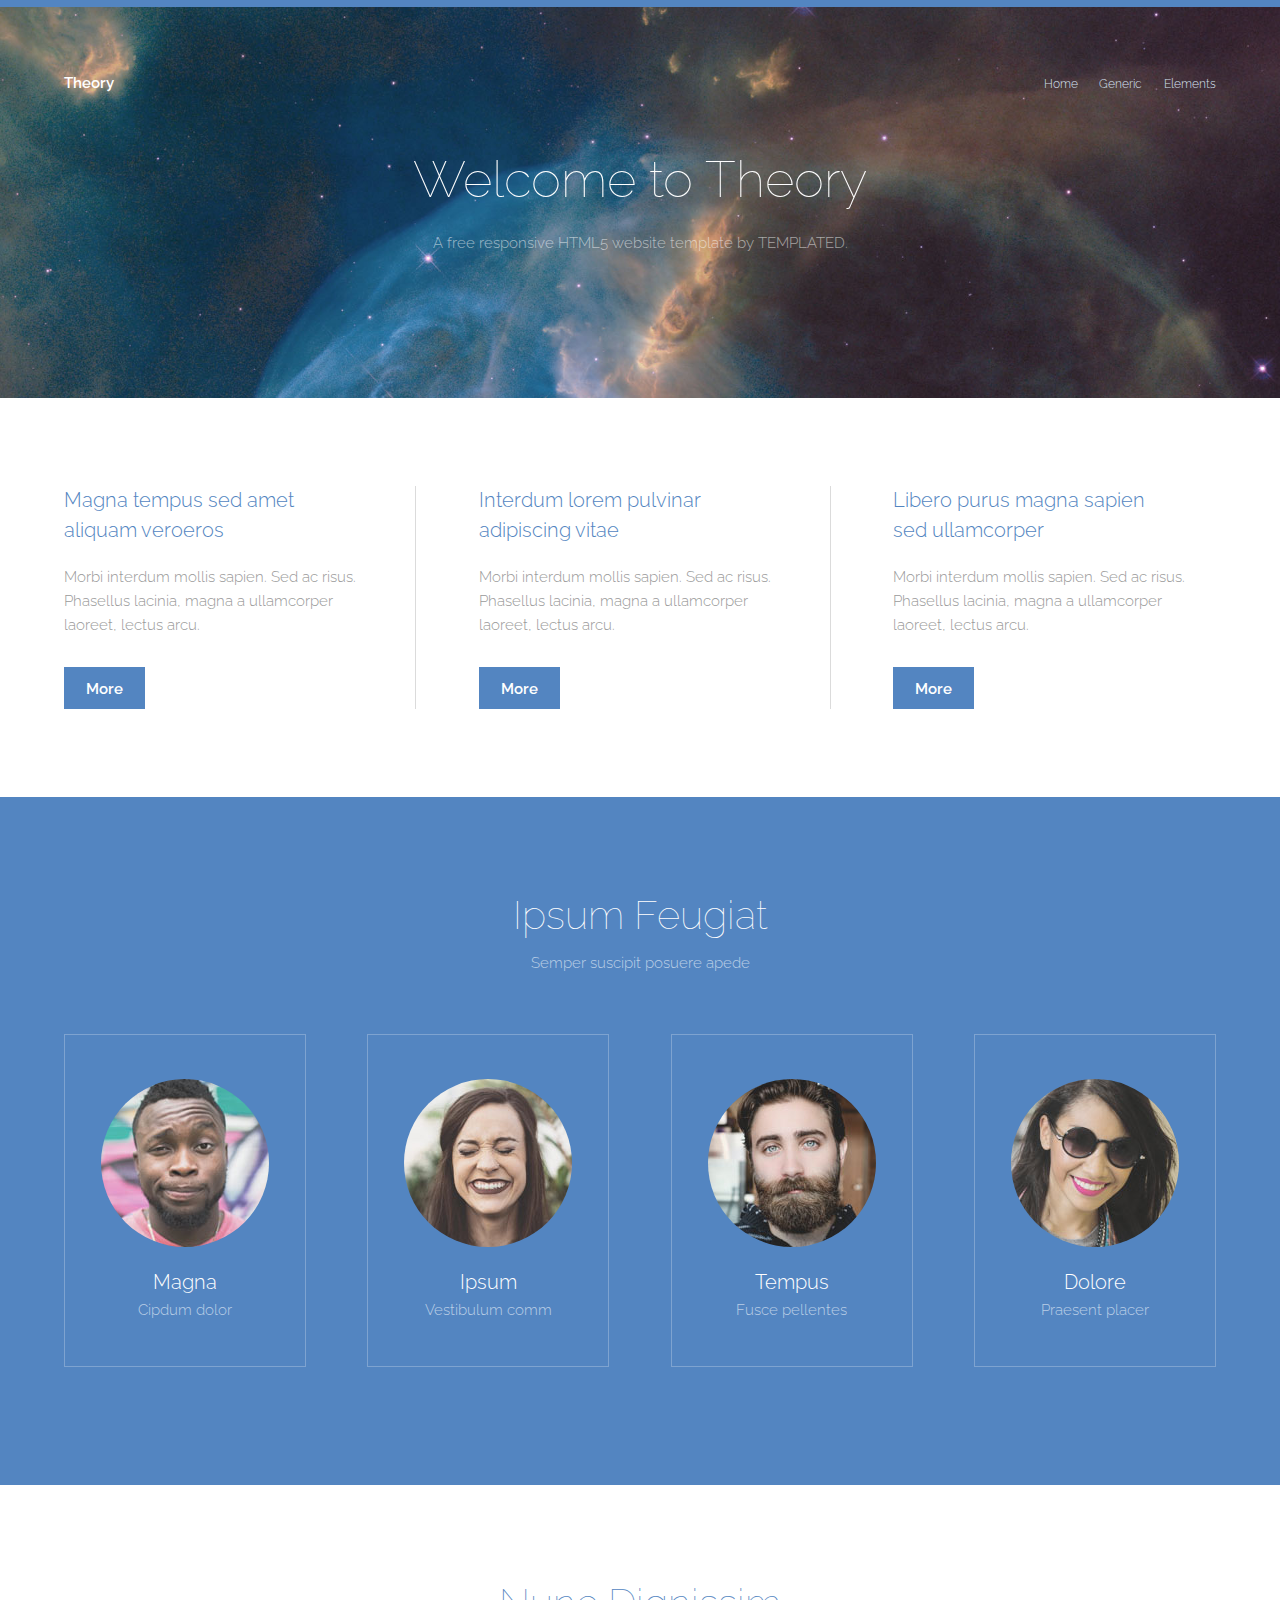
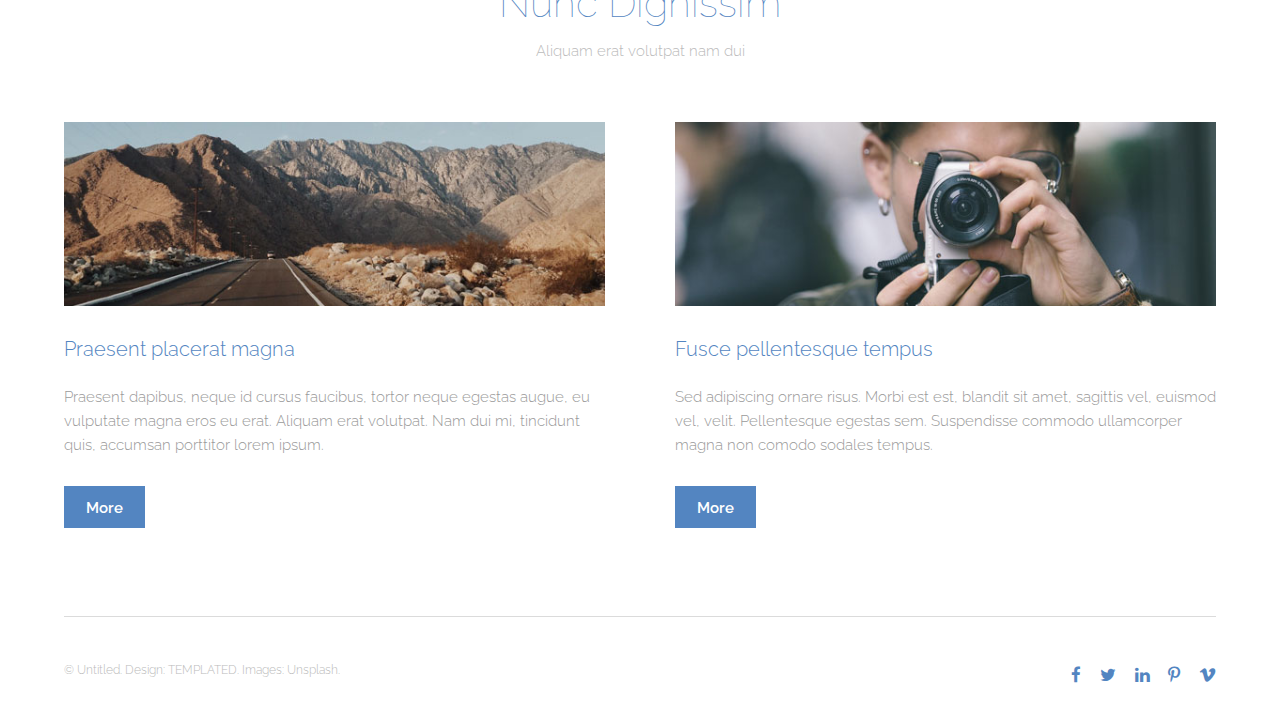
==== index.html @ 2120bfc8 "init" ====
<!DOCTYPE HTML>
<!--
	Theory by TEMPLATED
	templated.co @templatedco
	Released for free under the Creative Commons Attribution 3.0 license (templated.co/license)
-->
<html>
	<head>
		<title>Theory by TEMPLATED</title>
		<meta charset="utf-8" />
		<meta name="viewport" content="width=device-width, initial-scale=1" />
		<link rel="stylesheet" href="assets/css/main.css" />
	</head>
	<body>

		<!-- Header -->
			<header id="header">
				<div class="inner">
					<a href="index.html" class="logo">Theory</a>
					<nav id="nav">
						<a href="index.html">Home</a>
						<a href="generic.html">Generic</a>
						<a href="elements.html">Elements</a>
					</nav>
					<a href="#navPanel" class="navPanelToggle"><span class="fa fa-bars"></span></a>
				</div>
			</header>

		<!-- Banner -->
			<section id="banner">
				<h1>Welcome to Theory</h1>
				<p>A free responsive HTML5 website template by TEMPLATED.</p>
			</section>

		<!-- One -->
			<section id="one" class="wrapper">
				<div class="inner">
					<div class="flex flex-3">
						<article>
							<header>
								<h3>Magna tempus sed amet<br /> aliquam veroeros</h3>
							</header>
							<p>Morbi interdum mollis sapien. Sed ac risus. Phasellus lacinia, magna a ullamcorper laoreet, lectus arcu.</p>
							<footer>
								<a href="#" class="button special">More</a>
							</footer>
						</article>
						<article>
							<header>
								<h3>Interdum lorem pulvinar<br /> adipiscing vitae</h3>
							</header>
							<p>Morbi interdum mollis sapien. Sed ac risus. Phasellus lacinia, magna a ullamcorper laoreet, lectus arcu.</p>
							<footer>
								<a href="#" class="button special">More</a>
							</footer>
						</article>
						<article>
							<header>
								<h3>Libero purus magna sapien<br /> sed ullamcorper</h3>
							</header>
							<p>Morbi interdum mollis sapien. Sed ac risus. Phasellus lacinia, magna a ullamcorper laoreet, lectus arcu.</p>
							<footer>
								<a href="#" class="button special">More</a>
							</footer>
						</article>
					</div>
				</div>
			</section>

		<!-- Two -->
			<section id="two" class="wrapper style1 special">
				<div class="inner">
					<header>
						<h2>Ipsum Feugiat</h2>
						<p>Semper suscipit posuere apede</p>
					</header>
					<div class="flex flex-4">
						<div class="box person">
							<div class="image round">
								<img src="images/pic03.jpg" alt="Person 1" />
							</div>
							<h3>Magna</h3>
							<p>Cipdum dolor</p>
						</div>
						<div class="box person">
							<div class="image round">
								<img src="images/pic04.jpg" alt="Person 2" />
							</div>
							<h3>Ipsum</h3>
							<p>Vestibulum comm</p>
						</div>
						<div class="box person">
							<div class="image round">
								<img src="images/pic05.jpg" alt="Person 3" />
							</div>
							<h3>Tempus</h3>
							<p>Fusce pellentes</p>
						</div>
						<div class="box person">
							<div class="image round">
								<img src="images/pic06.jpg" alt="Person 4" />
							</div>
							<h3>Dolore</h3>
							<p>Praesent placer</p>
						</div>
					</div>
				</div>
			</section>

		<!-- Three -->
			<section id="three" class="wrapper special">
				<div class="inner">
					<header class="align-center">
						<h2>Nunc Dignissim</h2>
						<p>Aliquam erat volutpat nam dui </p>
					</header>
					<div class="flex flex-2">
						<article>
							<div class="image fit">
								<img src="images/pic01.jpg" alt="Pic 01" />
							</div>
							<header>
								<h3>Praesent placerat magna</h3>
							</header>
							<p>Praesent dapibus, neque id cursus faucibus, tortor neque egestas augue, eu vulputate magna eros eu erat. Aliquam erat volutpat. Nam dui mi, tincidunt quis, accumsan porttitor lorem ipsum.</p>
							<footer>
								<a href="#" class="button special">More</a>
							</footer>
						</article>
						<article>
							<div class="image fit">
								<img src="images/pic02.jpg" alt="Pic 02" />
							</div>
							<header>
								<h3>Fusce pellentesque tempus</h3>
							</header>
							<p>Sed adipiscing ornare risus. Morbi est est, blandit sit amet, sagittis vel, euismod vel, velit. Pellentesque egestas sem. Suspendisse commodo ullamcorper magna non comodo sodales tempus.</p>
							<footer>
								<a href="#" class="button special">More</a>
							</footer>
						</article>
					</div>
				</div>
			</section>

		<!-- Footer -->
			<footer id="footer">
				<div class="inner">
					<div class="flex">
						<div class="copyright">
							&copy; Untitled. Design: <a href="https://templated.co">TEMPLATED</a>. Images: <a href="https://unsplash.com">Unsplash</a>.
						</div>
						<ul class="icons">
							<li><a href="#" class="icon fa-facebook"><span class="label">Facebook</span></a></li>
							<li><a href="#" class="icon fa-twitter"><span class="label">Twitter</span></a></li>
							<li><a href="#" class="icon fa-linkedin"><span class="label">linkedIn</span></a></li>
							<li><a href="#" class="icon fa-pinterest-p"><span class="label">Pinterest</span></a></li>
							<li><a href="#" class="icon fa-vimeo"><span class="label">Vimeo</span></a></li>
						</ul>
					</div>
				</div>
			</footer>

		<!-- Scripts -->
			<script src="assets/js/jquery.min.js"></script>
			<script src="assets/js/skel.min.js"></script>
			<script src="assets/js/util.js"></script>
			<script src="assets/js/main.js"></script>

	</body>
</html>
---- assets/css/main.css ----
@charset "UTF-8";
@import url(font-awesome.min.css);
@import "https://fonts.googleapis.com/css?family=Raleway:100,300,600";

/*
	Theory by TEMPLATED
	templated.co @templatedco
	Released for free under the Creative Commons Attribution 3.0 license (templated.co/license)
*/

/* Reset */

	html, body, div, span, applet, object, iframe, h1, h2, h3, h4, h5, h6, p, blockquote, pre, a, abbr, acronym, address, big, cite, code, del, dfn, em, img, ins, kbd, q, s, samp, small, strike, strong, sub, sup, tt, var, b, u, i, center, dl, dt, dd, ol, ul, li, fieldset, form, label, legend, table, caption, tbody, tfoot, thead, tr, th, td, article, aside, canvas, details, embed, figure, figcaption, footer, header, hgroup, menu, nav, output, ruby, section, summary, time, mark, audio, video {
		margin: 0;
		padding: 0;
		border: 0;
		font-size: 100%;
		font: inherit;
		vertical-align: baseline;
	}

	article, aside, details, figcaption, figure, footer, header, hgroup, menu, nav, section {
		display: block;
	}

	body {
		line-height: 1;
	}

	ol, ul {
		list-style: none;
	}

	blockquote, q {
		quotes: none;
	}

	blockquote:before, blockquote:after, q:before, q:after {
		content: '';
		content: none;
	}

	table {
		border-collapse: collapse;
		border-spacing: 0;
	}

	body {
		-webkit-text-size-adjust: none;
	}

/* Box Model */

	*, *:before, *:after {
		-moz-box-sizing: border-box;
		-webkit-box-sizing: border-box;
		box-sizing: border-box;
	}

/* Containers */

	.container {
		margin-left: auto;
		margin-right: auto;
	}

	.container.\31 25\25 {
		width: 100%;
		max-width: 100em;
		min-width: 80em;
	}

	.container.\37 5\25 {
		width: 60em;
	}

	.container.\35 0\25 {
		width: 40em;
	}

	.container.\32 5\25 {
		width: 20em;
	}

	.container {
		width: 80em;
	}

	@media screen and (max-width: 1680px) {

		.container.\31 25\25 {
			width: 100%;
			max-width: 100em;
			min-width: 80em;
		}

		.container.\37 5\25 {
			width: 60em;
		}

		.container.\35 0\25 {
			width: 40em;
		}

		.container.\32 5\25 {
			width: 20em;
		}

		.container {
			width: 80em;
		}

	}

	@media screen and (max-width: 1280px) {

		.container.\31 25\25 {
			width: 100%;
			max-width: 81.25em;
			min-width: 65em;
		}

		.container.\37 5\25 {
			width: 48.75em;
		}

		.container.\35 0\25 {
			width: 32.5em;
		}

		.container.\32 5\25 {
			width: 16.25em;
		}

		.container {
			width: 65em;
		}

	}

	@media screen and (max-width: 980px) {

		.container.\31 25\25 {
			width: 100%;
			max-width: 112.5%;
			min-width: 90%;
		}

		.container.\37 5\25 {
			width: 67.5%;
		}

		.container.\35 0\25 {
			width: 45%;
		}

		.container.\32 5\25 {
			width: 22.5%;
		}

		.container {
			width: 90%;
		}

	}

	@media screen and (max-width: 736px) {

		.container.\31 25\25 {
			width: 100%;
			max-width: 112.5%;
			min-width: 90%;
		}

		.container.\37 5\25 {
			width: 67.5%;
		}

		.container.\35 0\25 {
			width: 45%;
		}

		.container.\32 5\25 {
			width: 22.5%;
		}

		.container {
			width: 90% !important;
		}

	}

	@media screen and (max-width: 480px) {

		.container.\31 25\25 {
			width: 100%;
			max-width: 112.5%;
			min-width: 90%;
		}

		.container.\37 5\25 {
			width: 67.5%;
		}

		.container.\35 0\25 {
			width: 45%;
		}

		.container.\32 5\25 {
			width: 22.5%;
		}

		.container {
			width: 90% !important;
		}

	}

/* Grid */

	.row {
		border-bottom: solid 1px transparent;
		-moz-box-sizing: border-box;
		-webkit-box-sizing: border-box;
		box-sizing: border-box;
	}

	.row > * {
		float: left;
		-moz-box-sizing: border-box;
		-webkit-box-sizing: border-box;
		box-sizing: border-box;
	}

	.row:after, .row:before {
		content: '';
		display: block;
		clear: both;
		height: 0;
	}

	.row.uniform > * > :first-child {
		margin-top: 0;
	}

	.row.uniform > * > :last-child {
		margin-bottom: 0;
	}

	.row.\30 \25 > * {
		padding: 0 0 0 0em;
	}

	.row.\30 \25 {
		margin: 0 0 -1px 0em;
	}

	.row.uniform.\30 \25 > * {
		padding: 0em 0 0 0em;
	}

	.row.uniform.\30 \25 {
		margin: 0em 0 -1px 0em;
	}

	.row > * {
		padding: 0 0 0 2em;
	}

	.row {
		margin: 0 0 -1px -2em;
	}

	.row.uniform > * {
		padding: 2em 0 0 2em;
	}

	.row.uniform {
		margin: -2em 0 -1px -2em;
	}

	.row.\32 00\25 > * {
		padding: 0 0 0 4em;
	}

	.row.\32 00\25 {
		margin: 0 0 -1px -4em;
	}

	.row.uniform.\32 00\25 > * {
		padding: 4em 0 0 4em;
	}

	.row.uniform.\32 00\25 {
		margin: -4em 0 -1px -4em;
	}

	.row.\31 50\25 > * {
		padding: 0 0 0 3em;
	}

	.row.\31 50\25 {
		margin: 0 0 -1px -3em;
	}

	.row.uniform.\31 50\25 > * {
		padding: 3em 0 0 3em;
	}

	.row.uniform.\31 50\25 {
		margin: -3em 0 -1px -3em;
	}

	.row.\35 0\25 > * {
		padding: 0 0 0 1em;
	}

	.row.\35 0\25 {
		margin: 0 0 -1px -1em;
	}

	.row.uniform.\35 0\25 > * {
		padding: 1em 0 0 1em;
	}

	.row.uniform.\35 0\25 {
		margin: -1em 0 -1px -1em;
	}

	.row.\32 5\25 > * {
		padding: 0 0 0 0.5em;
	}

	.row.\32 5\25 {
		margin: 0 0 -1px -0.5em;
	}

	.row.uniform.\32 5\25 > * {
		padding: 0.5em 0 0 0.5em;
	}

	.row.uniform.\32 5\25 {
		margin: -0.5em 0 -1px -0.5em;
	}

	.\31 2u, .\31 2u\24 {
		width: 100%;
		clear: none;
		margin-left: 0;
	}

	.\31 1u, .\31 1u\24 {
		width: 91.6666666667%;
		clear: none;
		margin-left: 0;
	}

	.\31 0u, .\31 0u\24 {
		width: 83.3333333333%;
		clear: none;
		margin-left: 0;
	}

	.\39 u, .\39 u\24 {
		width: 75%;
		clear: none;
		margin-left: 0;
	}

	.\38 u, .\38 u\24 {
		width: 66.6666666667%;
		clear: none;
		margin-left: 0;
	}

	.\37 u, .\37 u\24 {
		width: 58.3333333333%;
		clear: none;
		margin-left: 0;
	}

	.\36 u, .\36 u\24 {
		width: 50%;
		clear: none;
		margin-left: 0;
	}

	.\35 u, .\35 u\24 {
		width: 41.6666666667%;
		clear: none;
		margin-left: 0;
	}

	.\34 u, .\34 u\24 {
		width: 33.3333333333%;
		clear: none;
		margin-left: 0;
	}

	.\33 u, .\33 u\24 {
		width: 25%;
		clear: none;
		margin-left: 0;
	}

	.\32 u, .\32 u\24 {
		width: 16.6666666667%;
		clear: none;
		margin-left: 0;
	}

	.\31 u, .\31 u\24 {
		width: 8.3333333333%;
		clear: none;
		margin-left: 0;
	}

	.\31 2u\24 + *,
	.\31 1u\24 + *,
	.\31 0u\24 + *,
	.\39 u\24 + *,
	.\38 u\24 + *,
	.\37 u\24 + *,
	.\36 u\24 + *,
	.\35 u\24 + *,
	.\34 u\24 + *,
	.\33 u\24 + *,
	.\32 u\24 + *,
	.\31 u\24 + * {
		clear: left;
	}

	.\-11u {
		margin-left: 91.66667%;
	}

	.\-10u {
		margin-left: 83.33333%;
	}

	.\-9u {
		margin-left: 75%;
	}

	.\-8u {
		margin-left: 66.66667%;
	}

	.\-7u {
		margin-left: 58.33333%;
	}

	.\-6u {
		margin-left: 50%;
	}

	.\-5u {
		margin-left: 41.66667%;
	}

	.\-4u {
		margin-left: 33.33333%;
	}

	.\-3u {
		margin-left: 25%;
	}

	.\-2u {
		margin-left: 16.66667%;
	}

	.\-1u {
		margin-left: 8.33333%;
	}

	@media screen and (max-width: 1680px) {

		.row > * {
			padding: 0 0 0 2em;
		}

		.row {
			margin: 0 0 -1px -2em;
		}

		.row.uniform > * {
			padding: 2em 0 0 2em;
		}

		.row.uniform {
			margin: -2em 0 -1px -2em;
		}

		.row.\32 00\25 > * {
			padding: 0 0 0 4em;
		}

		.row.\32 00\25 {
			margin: 0 0 -1px -4em;
		}

		.row.uniform.\32 00\25 > * {
			padding: 4em 0 0 4em;
		}

		.row.uniform.\32 00\25 {
			margin: -4em 0 -1px -4em;
		}

		.row.\31 50\25 > * {
			padding: 0 0 0 3em;
		}

		.row.\31 50\25 {
			margin: 0 0 -1px -3em;
		}

		.row.uniform.\31 50\25 > * {
			padding: 3em 0 0 3em;
		}

		.row.uniform.\31 50\25 {
			margin: -3em 0 -1px -3em;
		}

		.row.\35 0\25 > * {
			padding: 0 0 0 1em;
		}

		.row.\35 0\25 {
			margin: 0 0 -1px -1em;
		}

		.row.uniform.\35 0\25 > * {
			padding: 1em 0 0 1em;
		}

		.row.uniform.\35 0\25 {
			margin: -1em 0 -1px -1em;
		}

		.row.\32 5\25 > * {
			padding: 0 0 0 0.5em;
		}

		.row.\32 5\25 {
			margin: 0 0 -1px -0.5em;
		}

		.row.uniform.\32 5\25 > * {
			padding: 0.5em 0 0 0.5em;
		}

		.row.uniform.\32 5\25 {
			margin: -0.5em 0 -1px -0.5em;
		}

		.\31 2u\28xlarge\29, .\31 2u\24\28xlarge\29 {
			width: 100%;
			clear: none;
			margin-left: 0;
		}

		.\31 1u\28xlarge\29, .\31 1u\24\28xlarge\29 {
			width: 91.6666666667%;
			clear: none;
			margin-left: 0;
		}

		.\31 0u\28xlarge\29, .\31 0u\24\28xlarge\29 {
			width: 83.3333333333%;
			clear: none;
			margin-left: 0;
		}

		.\39 u\28xlarge\29, .\39 u\24\28xlarge\29 {
			width: 75%;
			clear: none;
			margin-left: 0;
		}

		.\38 u\28xlarge\29, .\38 u\24\28xlarge\29 {
			width: 66.6666666667%;
			clear: none;
			margin-left: 0;
		}

		.\37 u\28xlarge\29, .\37 u\24\28xlarge\29 {
			width: 58.3333333333%;
			clear: none;
			margin-left: 0;
		}

		.\36 u\28xlarge\29, .\36 u\24\28xlarge\29 {
			width: 50%;
			clear: none;
			margin-left: 0;
		}

		.\35 u\28xlarge\29, .\35 u\24\28xlarge\29 {
			width: 41.6666666667%;
			clear: none;
			margin-left: 0;
		}

		.\34 u\28xlarge\29, .\34 u\24\28xlarge\29 {
			width: 33.3333333333%;
			clear: none;
			margin-left: 0;
		}

		.\33 u\28xlarge\29, .\33 u\24\28xlarge\29 {
			width: 25%;
			clear: none;
			margin-left: 0;
		}

		.\32 u\28xlarge\29, .\32 u\24\28xlarge\29 {
			width: 16.6666666667%;
			clear: none;
			margin-left: 0;
		}

		.\31 u\28xlarge\29, .\31 u\24\28xlarge\29 {
			width: 8.3333333333%;
			clear: none;
			margin-left: 0;
		}

		.\31 2u\24\28xlarge\29 + *,
		.\31 1u\24\28xlarge\29 + *,
		.\31 0u\24\28xlarge\29 + *,
		.\39 u\24\28xlarge\29 + *,
		.\38 u\24\28xlarge\29 + *,
		.\37 u\24\28xlarge\29 + *,
		.\36 u\24\28xlarge\29 + *,
		.\35 u\24\28xlarge\29 + *,
		.\34 u\24\28xlarge\29 + *,
		.\33 u\24\28xlarge\29 + *,
		.\32 u\24\28xlarge\29 + *,
		.\31 u\24\28xlarge\29 + * {
			clear: left;
		}

		.\-11u\28xlarge\29 {
			margin-left: 91.66667%;
		}

		.\-10u\28xlarge\29 {
			margin-left: 83.33333%;
		}

		.\-9u\28xlarge\29 {
			margin-left: 75%;
		}

		.\-8u\28xlarge\29 {
			margin-left: 66.66667%;
		}

		.\-7u\28xlarge\29 {
			margin-left: 58.33333%;
		}

		.\-6u\28xlarge\29 {
			margin-left: 50%;
		}

		.\-5u\28xlarge\29 {
			margin-left: 41.66667%;
		}

		.\-4u\28xlarge\29 {
			margin-left: 33.33333%;
		}

		.\-3u\28xlarge\29 {
			margin-left: 25%;
		}

		.\-2u\28xlarge\29 {
			margin-left: 16.66667%;
		}

		.\-1u\28xlarge\29 {
			margin-left: 8.33333%;
		}

	}

	@media screen and (max-width: 1280px) {

		.row > * {
			padding: 0 0 0 1.5em;
		}

		.row {
			margin: 0 0 -1px -1.5em;
		}

		.row.uniform > * {
			padding: 1.5em 0 0 1.5em;
		}

		.row.uniform {
			margin: -1.5em 0 -1px -1.5em;
		}

		.row.\32 00\25 > * {
			padding: 0 0 0 3em;
		}

		.row.\32 00\25 {
			margin: 0 0 -1px -3em;
		}

		.row.uniform.\32 00\25 > * {
			padding: 3em 0 0 3em;
		}

		.row.uniform.\32 00\25 {
			margin: -3em 0 -1px -3em;
		}

		.row.\31 50\25 > * {
			padding: 0 0 0 2.25em;
		}

		.row.\31 50\25 {
			margin: 0 0 -1px -2.25em;
		}

		.row.uniform.\31 50\25 > * {
			padding: 2.25em 0 0 2.25em;
		}

		.row.uniform.\31 50\25 {
			margin: -2.25em 0 -1px -2.25em;
		}

		.row.\35 0\25 > * {
			padding: 0 0 0 0.75em;
		}

		.row.\35 0\25 {
			margin: 0 0 -1px -0.75em;
		}

		.row.uniform.\35 0\25 > * {
			padding: 0.75em 0 0 0.75em;
		}

		.row.uniform.\35 0\25 {
			margin: -0.75em 0 -1px -0.75em;
		}

		.row.\32 5\25 > * {
			padding: 0 0 0 0.375em;
		}

		.row.\32 5\25 {
			margin: 0 0 -1px -0.375em;
		}

		.row.uniform.\32 5\25 > * {
			padding: 0.375em 0 0 0.375em;
		}

		.row.uniform.\32 5\25 {
			margin: -0.375em 0 -1px -0.375em;
		}

		.\31 2u\28large\29, .\31 2u\24\28large\29 {
			width: 100%;
			clear: none;
			margin-left: 0;
		}

		.\31 1u\28large\29, .\31 1u\24\28large\29 {
			width: 91.6666666667%;
			clear: none;
			margin-left: 0;
		}

		.\31 0u\28large\29, .\31 0u\24\28large\29 {
			width: 83.3333333333%;
			clear: none;
			margin-left: 0;
		}

		.\39 u\28large\29, .\39 u\24\28large\29 {
			width: 75%;
			clear: none;
			margin-left: 0;
		}

		.\38 u\28large\29, .\38 u\24\28large\29 {
			width: 66.6666666667%;
			clear: none;
			margin-left: 0;
		}

		.\37 u\28large\29, .\37 u\24\28large\29 {
			width: 58.3333333333%;
			clear: none;
			margin-left: 0;
		}

		.\36 u\28large\29, .\36 u\24\28large\29 {
			width: 50%;
			clear: none;
			margin-left: 0;
		}

		.\35 u\28large\29, .\35 u\24\28large\29 {
			width: 41.6666666667%;
			clear: none;
			margin-left: 0;
		}

		.\34 u\28large\29, .\34 u\24\28large\29 {
			width: 33.3333333333%;
			clear: none;
			margin-left: 0;
		}

		.\33 u\28large\29, .\33 u\24\28large\29 {
			width: 25%;
			clear: none;
			margin-left: 0;
		}

		.\32 u\28large\29, .\32 u\24\28large\29 {
			width: 16.6666666667%;
			clear: none;
			margin-left: 0;
		}

		.\31 u\28large\29, .\31 u\24\28large\29 {
			width: 8.3333333333%;
			clear: none;
			margin-left: 0;
		}

		.\31 2u\24\28large\29 + *,
		.\31 1u\24\28large\29 + *,
		.\31 0u\24\28large\29 + *,
		.\39 u\24\28large\29 + *,
		.\38 u\24\28large\29 + *,
		.\37 u\24\28large\29 + *,
		.\36 u\24\28large\29 + *,
		.\35 u\24\28large\29 + *,
		.\34 u\24\28large\29 + *,
		.\33 u\24\28large\29 + *,
		.\32 u\24\28large\29 + *,
		.\31 u\24\28large\29 + * {
			clear: left;
		}

		.\-11u\28large\29 {
			margin-left: 91.66667%;
		}

		.\-10u\28large\29 {
			margin-left: 83.33333%;
		}

		.\-9u\28large\29 {
			margin-left: 75%;
		}

		.\-8u\28large\29 {
			margin-left: 66.66667%;
		}

		.\-7u\28large\29 {
			margin-left: 58.33333%;
		}

		.\-6u\28large\29 {
			margin-left: 50%;
		}

		.\-5u\28large\29 {
			margin-left: 41.66667%;
		}

		.\-4u\28large\29 {
			margin-left: 33.33333%;
		}

		.\-3u\28large\29 {
			margin-left: 25%;
		}

		.\-2u\28large\29 {
			margin-left: 16.66667%;
		}

		.\-1u\28large\29 {
			margin-left: 8.33333%;
		}

	}

	@media screen and (max-width: 980px) {

		.row > * {
			padding: 0 0 0 1.5em;
		}

		.row {
			margin: 0 0 -1px -1.5em;
		}

		.row.uniform > * {
			padding: 1.5em 0 0 1.5em;
		}

		.row.uniform {
			margin: -1.5em 0 -1px -1.5em;
		}

		.row.\32 00\25 > * {
			padding: 0 0 0 3em;
		}

		.row.\32 00\25 {
			margin: 0 0 -1px -3em;
		}

		.row.uniform.\32 00\25 > * {
			padding: 3em 0 0 3em;
		}

		.row.uniform.\32 00\25 {
			margin: -3em 0 -1px -3em;
		}

		.row.\31 50\25 > * {
			padding: 0 0 0 2.25em;
		}

		.row.\31 50\25 {
			margin: 0 0 -1px -2.25em;
		}

		.row.uniform.\31 50\25 > * {
			padding: 2.25em 0 0 2.25em;
		}

		.row.uniform.\31 50\25 {
			margin: -2.25em 0 -1px -2.25em;
		}

		.row.\35 0\25 > * {
			padding: 0 0 0 0.75em;
		}

		.row.\35 0\25 {
			margin: 0 0 -1px -0.75em;
		}

		.row.uniform.\35 0\25 > * {
			padding: 0.75em 0 0 0.75em;
		}

		.row.uniform.\35 0\25 {
			margin: -0.75em 0 -1px -0.75em;
		}

		.row.\32 5\25 > * {
			padding: 0 0 0 0.375em;
		}

		.row.\32 5\25 {
			margin: 0 0 -1px -0.375em;
		}

		.row.uniform.\32 5\25 > * {
			padding: 0.375em 0 0 0.375em;
		}

		.row.uniform.\32 5\25 {
			margin: -0.375em 0 -1px -0.375em;
		}

		.\31 2u\28medium\29, .\31 2u\24\28medium\29 {
			width: 100%;
			clear: none;
			margin-left: 0;
		}

		.\31 1u\28medium\29, .\31 1u\24\28medium\29 {
			width: 91.6666666667%;
			clear: none;
			margin-left: 0;
		}

		.\31 0u\28medium\29, .\31 0u\24\28medium\29 {
			width: 83.3333333333%;
			clear: none;
			margin-left: 0;
		}

		.\39 u\28medium\29, .\39 u\24\28medium\29 {
			width: 75%;
			clear: none;
			margin-left: 0;
		}

		.\38 u\28medium\29, .\38 u\24\28medium\29 {
			width: 66.6666666667%;
			clear: none;
			margin-left: 0;
		}

		.\37 u\28medium\29, .\37 u\24\28medium\29 {
			width: 58.3333333333%;
			clear: none;
			margin-left: 0;
		}

		.\36 u\28medium\29, .\36 u\24\28medium\29 {
			width: 50%;
			clear: none;
			margin-left: 0;
		}

		.\35 u\28medium\29, .\35 u\24\28medium\29 {
			width: 41.6666666667%;
			clear: none;
			margin-left: 0;
		}

		.\34 u\28medium\29, .\34 u\24\28medium\29 {
			width: 33.3333333333%;
			clear: none;
			margin-left: 0;
		}

		.\33 u\28medium\29, .\33 u\24\28medium\29 {
			width: 25%;
			clear: none;
			margin-left: 0;
		}

		.\32 u\28medium\29, .\32 u\24\28medium\29 {
			width: 16.6666666667%;
			clear: none;
			margin-left: 0;
		}

		.\31 u\28medium\29, .\31 u\24\28medium\29 {
			width: 8.3333333333%;
			clear: none;
			margin-left: 0;
		}

		.\31 2u\24\28medium\29 + *,
		.\31 1u\24\28medium\29 + *,
		.\31 0u\24\28medium\29 + *,
		.\39 u\24\28medium\29 + *,
		.\38 u\24\28medium\29 + *,
		.\37 u\24\28medium\29 + *,
		.\36 u\24\28medium\29 + *,
		.\35 u\24\28medium\29 + *,
		.\34 u\24\28medium\29 + *,
		.\33 u\24\28medium\29 + *,
		.\32 u\24\28medium\29 + *,
		.\31 u\24\28medium\29 + * {
			clear: left;
		}

		.\-11u\28medium\29 {
			margin-left: 91.66667%;
		}

		.\-10u\28medium\29 {
			margin-left: 83.33333%;
		}

		.\-9u\28medium\29 {
			margin-left: 75%;
		}

		.\-8u\28medium\29 {
			margin-left: 66.66667%;
		}

		.\-7u\28medium\29 {
			margin-left: 58.33333%;
		}

		.\-6u\28medium\29 {
			margin-left: 50%;
		}

		.\-5u\28medium\29 {
			margin-left: 41.66667%;
		}

		.\-4u\28medium\29 {
			margin-left: 33.33333%;
		}

		.\-3u\28medium\29 {
			margin-left: 25%;
		}

		.\-2u\28medium\29 {
			margin-left: 16.66667%;
		}

		.\-1u\28medium\29 {
			margin-left: 8.33333%;
		}

	}

	@media screen and (max-width: 736px) {

		.row > * {
			padding: 0 0 0 1.25em;
		}

		.row {
			margin: 0 0 -1px -1.25em;
		}

		.row.uniform > * {
			padding: 1.25em 0 0 1.25em;
		}

		.row.uniform {
			margin: -1.25em 0 -1px -1.25em;
		}

		.row.\32 00\25 > * {
			padding: 0 0 0 2.5em;
		}

		.row.\32 00\25 {
			margin: 0 0 -1px -2.5em;
		}

		.row.uniform.\32 00\25 > * {
			padding: 2.5em 0 0 2.5em;
		}

		.row.uniform.\32 00\25 {
			margin: -2.5em 0 -1px -2.5em;
		}

		.row.\31 50\25 > * {
			padding: 0 0 0 1.875em;
		}

		.row.\31 50\25 {
			margin: 0 0 -1px -1.875em;
		}

		.row.uniform.\31 50\25 > * {
			padding: 1.875em 0 0 1.875em;
		}

		.row.uniform.\31 50\25 {
			margin: -1.875em 0 -1px -1.875em;
		}

		.row.\35 0\25 > * {
			padding: 0 0 0 0.625em;
		}

		.row.\35 0\25 {
			margin: 0 0 -1px -0.625em;
		}

		.row.uniform.\35 0\25 > * {
			padding: 0.625em 0 0 0.625em;
		}

		.row.uniform.\35 0\25 {
			margin: -0.625em 0 -1px -0.625em;
		}

		.row.\32 5\25 > * {
			padding: 0 0 0 0.3125em;
		}

		.row.\32 5\25 {
			margin: 0 0 -1px -0.3125em;
		}

		.row.uniform.\32 5\25 > * {
			padding: 0.3125em 0 0 0.3125em;
		}

		.row.uniform.\32 5\25 {
			margin: -0.3125em 0 -1px -0.3125em;
		}

		.\31 2u\28small\29, .\31 2u\24\28small\29 {
			width: 100%;
			clear: none;
			margin-left: 0;
		}

		.\31 1u\28small\29, .\31 1u\24\28small\29 {
			width: 91.6666666667%;
			clear: none;
			margin-left: 0;
		}

		.\31 0u\28small\29, .\31 0u\24\28small\29 {
			width: 83.3333333333%;
			clear: none;
			margin-left: 0;
		}

		.\39 u\28small\29, .\39 u\24\28small\29 {
			width: 75%;
			clear: none;
			margin-left: 0;
		}

		.\38 u\28small\29, .\38 u\24\28small\29 {
			width: 66.6666666667%;
			clear: none;
			margin-left: 0;
		}

		.\37 u\28small\29, .\37 u\24\28small\29 {
			width: 58.3333333333%;
			clear: none;
			margin-left: 0;
		}

		.\36 u\28small\29, .\36 u\24\28small\29 {
			width: 50%;
			clear: none;
			margin-left: 0;
		}

		.\35 u\28small\29, .\35 u\24\28small\29 {
			width: 41.6666666667%;
			clear: none;
			margin-left: 0;
		}

		.\34 u\28small\29, .\34 u\24\28small\29 {
			width: 33.3333333333%;
			clear: none;
			margin-left: 0;
		}

		.\33 u\28small\29, .\33 u\24\28small\29 {
			width: 25%;
			clear: none;
			margin-left: 0;
		}

		.\32 u\28small\29, .\32 u\24\28small\29 {
			width: 16.6666666667%;
			clear: none;
			margin-left: 0;
		}

		.\31 u\28small\29, .\31 u\24\28small\29 {
			width: 8.3333333333%;
			clear: none;
			margin-left: 0;
		}

		.\31 2u\24\28small\29 + *,
		.\31 1u\24\28small\29 + *,
		.\31 0u\24\28small\29 + *,
		.\39 u\24\28small\29 + *,
		.\38 u\24\28small\29 + *,
		.\37 u\24\28small\29 + *,
		.\36 u\24\28small\29 + *,
		.\35 u\24\28small\29 + *,
		.\34 u\24\28small\29 + *,
		.\33 u\24\28small\29 + *,
		.\32 u\24\28small\29 + *,
		.\31 u\24\28small\29 + * {
			clear: left;
		}

		.\-11u\28small\29 {
			margin-left: 91.66667%;
		}

		.\-10u\28small\29 {
			margin-left: 83.33333%;
		}

		.\-9u\28small\29 {
			margin-left: 75%;
		}

		.\-8u\28small\29 {
			margin-left: 66.66667%;
		}

		.\-7u\28small\29 {
			margin-left: 58.33333%;
		}

		.\-6u\28small\29 {
			margin-left: 50%;
		}

		.\-5u\28small\29 {
			margin-left: 41.66667%;
		}

		.\-4u\28small\29 {
			margin-left: 33.33333%;
		}

		.\-3u\28small\29 {
			margin-left: 25%;
		}

		.\-2u\28small\29 {
			margin-left: 16.66667%;
		}

		.\-1u\28small\29 {
			margin-left: 8.33333%;
		}

	}

	@media screen and (max-width: 480px) {

		.row > * {
			padding: 0 0 0 1.25em;
		}

		.row {
			margin: 0 0 -1px -1.25em;
		}

		.row.uniform > * {
			padding: 1.25em 0 0 1.25em;
		}

		.row.uniform {
			margin: -1.25em 0 -1px -1.25em;
		}

		.row.\32 00\25 > * {
			padding: 0 0 0 2.5em;
		}

		.row.\32 00\25 {
			margin: 0 0 -1px -2.5em;
		}

		.row.uniform.\32 00\25 > * {
			padding: 2.5em 0 0 2.5em;
		}

		.row.uniform.\32 00\25 {
			margin: -2.5em 0 -1px -2.5em;
		}

		.row.\31 50\25 > * {
			padding: 0 0 0 1.875em;
		}

		.row.\31 50\25 {
			margin: 0 0 -1px -1.875em;
		}

		.row.uniform.\31 50\25 > * {
			padding: 1.875em 0 0 1.875em;
		}

		.row.uniform.\31 50\25 {
			margin: -1.875em 0 -1px -1.875em;
		}

		.row.\35 0\25 > * {
			padding: 0 0 0 0.625em;
		}

		.row.\35 0\25 {
			margin: 0 0 -1px -0.625em;
		}

		.row.uniform.\35 0\25 > * {
			padding: 0.625em 0 0 0.625em;
		}

		.row.uniform.\35 0\25 {
			margin: -0.625em 0 -1px -0.625em;
		}

		.row.\32 5\25 > * {
			padding: 0 0 0 0.3125em;
		}

		.row.\32 5\25 {
			margin: 0 0 -1px -0.3125em;
		}

		.row.uniform.\32 5\25 > * {
			padding: 0.3125em 0 0 0.3125em;
		}

		.row.uniform.\32 5\25 {
			margin: -0.3125em 0 -1px -0.3125em;
		}

		.\31 2u\28xsmall\29, .\31 2u\24\28xsmall\29 {
			width: 100%;
			clear: none;
			margin-left: 0;
		}

		.\31 1u\28xsmall\29, .\31 1u\24\28xsmall\29 {
			width: 91.6666666667%;
			clear: none;
			margin-left: 0;
		}

		.\31 0u\28xsmall\29, .\31 0u\24\28xsmall\29 {
			width: 83.3333333333%;
			clear: none;
			margin-left: 0;
		}

		.\39 u\28xsmall\29, .\39 u\24\28xsmall\29 {
			width: 75%;
			clear: none;
			margin-left: 0;
		}

		.\38 u\28xsmall\29, .\38 u\24\28xsmall\29 {
			width: 66.6666666667%;
			clear: none;
			margin-left: 0;
		}

		.\37 u\28xsmall\29, .\37 u\24\28xsmall\29 {
			width: 58.3333333333%;
			clear: none;
			margin-left: 0;
		}

		.\36 u\28xsmall\29, .\36 u\24\28xsmall\29 {
			width: 50%;
			clear: none;
			margin-left: 0;
		}

		.\35 u\28xsmall\29, .\35 u\24\28xsmall\29 {
			width: 41.6666666667%;
			clear: none;
			margin-left: 0;
		}

		.\34 u\28xsmall\29, .\34 u\24\28xsmall\29 {
			width: 33.3333333333%;
			clear: none;
			margin-left: 0;
		}

		.\33 u\28xsmall\29, .\33 u\24\28xsmall\29 {
			width: 25%;
			clear: none;
			margin-left: 0;
		}

		.\32 u\28xsmall\29, .\32 u\24\28xsmall\29 {
			width: 16.6666666667%;
			clear: none;
			margin-left: 0;
		}

		.\31 u\28xsmall\29, .\31 u\24\28xsmall\29 {
			width: 8.3333333333%;
			clear: none;
			margin-left: 0;
		}

		.\31 2u\24\28xsmall\29 + *,
		.\31 1u\24\28xsmall\29 + *,
		.\31 0u\24\28xsmall\29 + *,
		.\39 u\24\28xsmall\29 + *,
		.\38 u\24\28xsmall\29 + *,
		.\37 u\24\28xsmall\29 + *,
		.\36 u\24\28xsmall\29 + *,
		.\35 u\24\28xsmall\29 + *,
		.\34 u\24\28xsmall\29 + *,
		.\33 u\24\28xsmall\29 + *,
		.\32 u\24\28xsmall\29 + *,
		.\31 u\24\28xsmall\29 + * {
			clear: left;
		}

		.\-11u\28xsmall\29 {
			margin-left: 91.66667%;
		}

		.\-10u\28xsmall\29 {
			margin-left: 83.33333%;
		}

		.\-9u\28xsmall\29 {
			margin-left: 75%;
		}

		.\-8u\28xsmall\29 {
			margin-left: 66.66667%;
		}

		.\-7u\28xsmall\29 {
			margin-left: 58.33333%;
		}

		.\-6u\28xsmall\29 {
			margin-left: 50%;
		}

		.\-5u\28xsmall\29 {
			margin-left: 41.66667%;
		}

		.\-4u\28xsmall\29 {
			margin-left: 33.33333%;
		}

		.\-3u\28xsmall\29 {
			margin-left: 25%;
		}

		.\-2u\28xsmall\29 {
			margin-left: 16.66667%;
		}

		.\-1u\28xsmall\29 {
			margin-left: 8.33333%;
		}

	}

/* Basic */

	@-ms-viewport {
		width: device-width;
	}

	body {
		-ms-overflow-style: scrollbar;
	}

	@media screen and (max-width: 480px) {

		html, body {
			min-width: 320px;
		}

	}

	body {
		background: #fff;
	}

		body.is-loading *, body.is-loading *:before, body.is-loading *:after {
			-moz-animation: none !important;
			-webkit-animation: none !important;
			-ms-animation: none !important;
			animation: none !important;
			-moz-transition: none !important;
			-webkit-transition: none !important;
			-ms-transition: none !important;
			transition: none !important;
		}

/* Type */

	body, input, select, textarea {
		color: #9a9a9a;
		font-family: "Raleway", Arial, Helvetica, sans-serif;
		font-size: 13pt;
		font-weight: 300;
		line-height: 1.65;
	}

		@media screen and (max-width: 1680px) {

			body, input, select, textarea {
				font-size: 11pt;
			}

		}

		@media screen and (max-width: 1280px) {

			body, input, select, textarea {
				font-size: 11pt;
			}

		}

		@media screen and (max-width: 980px) {

			body, input, select, textarea {
				font-size: 12pt;
			}

		}

		@media screen and (max-width: 736px) {

			body, input, select, textarea {
				font-size: 12pt;
			}

		}

		@media screen and (max-width: 480px) {

			body, input, select, textarea {
				font-size: 12pt;
			}

		}

	a {
		color: #5385c1;
		text-decoration: underline;
	}

		a:hover {
			text-decoration: none;
		}

	strong, b {
		color: #555;
		font-weight: 600;
	}

	em, i {
		font-style: italic;
	}

	p {
		margin: 0 0 2em 0;
	}

	h1, h2, h3, h4, h5, h6 {
		color: #5385c1;
		font-weight: 300;
		line-height: 1.5;
		margin: 0 0 1em 0;
	}

		h1 a, h2 a, h3 a, h4 a, h5 a, h6 a {
			color: inherit;
			text-decoration: none;
		}

	h2 {
		font-size: 1.75em;
		font-weight: 100;
	}

	h3 {
		font-size: 1.35em;
	}

	h4 {
		font-size: 1.1em;
	}

	h5 {
		font-size: 0.9em;
	}

	h6 {
		font-size: 0.7em;
	}

	sub {
		font-size: 0.8em;
		position: relative;
		top: 0.5em;
	}

	sup {
		font-size: 0.8em;
		position: relative;
		top: -0.5em;
	}

	blockquote {
		border-left: solid 4px #dbdbdb;
		font-style: italic;
		margin: 0 0 2em 0;
		padding: 0.5em 0 0.5em 2em;
	}

	code {
		background: rgba(144, 144, 144, 0.075);
		border-radius: 0;
		border: solid 1px #dbdbdb;
		font-family: "Courier New", monospace;
		font-size: 0.9em;
		margin: 0 0.25em;
		padding: 0.25em 0.65em;
	}

	pre {
		-webkit-overflow-scrolling: touch;
		font-family: "Courier New", monospace;
		font-size: 0.9em;
		margin: 0 0 2em 0;
	}

		pre code {
			display: block;
			line-height: 1.75;
			padding: 1em 1.5em;
			overflow-x: auto;
		}

	hr {
		border: 0;
		border-bottom: solid 1px #dbdbdb;
		margin: 2em 0;
	}

		hr.major {
			margin: 3em 0;
		}

	.align-left {
		text-align: left;
	}

	.align-center {
		text-align: center;
	}

	.align-right {
		text-align: right;
	}

	.inner {
		max-width: 75em;
		margin: 0 auto;
	}

		@media screen and (max-width: 1280px) {

			.inner {
				max-width: 90%;
			}

		}

		@media screen and (max-width: 480px) {

			.inner {
				max-width: 85%;
			}

		}

/* Section/Article */

	section.special, article.special {
		text-align: center;
	}

		section.special article, article.special article {
			text-align: left;
		}

	section.wrapper, article.wrapper {
		padding: 6em 0;
	}

		section.wrapper header, article.wrapper header {
			margin-bottom: 4em;
		}

			section.wrapper header h2, article.wrapper header h2 {
				font-size: 2.75em;
				margin: 0 0 .5em 0;
			}

			section.wrapper header p, article.wrapper header p {
				font-size: 1em;
			}

		section.wrapper article header, article.wrapper article header {
			margin: 0;
		}

		section.wrapper.style1, article.wrapper.style1 {
			background: #5385c1;
			color: #bacee6;
		}

			section.wrapper.style1 header h2, article.wrapper.style1 header h2 {
				color: #fff;
			}

			section.wrapper.style1 header p, article.wrapper.style1 header p {
				color: #bacee6;
			}

			section.wrapper.style1 h3, article.wrapper.style1 h3 {
				color: #FFF;
			}

		@media screen and (max-width: 980px) {

			section.wrapper, article.wrapper {
				padding: 2em 0;
			}

		}

		@media screen and (max-width: 736px) {

			section.wrapper header, article.wrapper header {
				margin-bottom: 2em;
			}

				section.wrapper header h2, article.wrapper header h2 {
					font-size: 2em;
				}

				section.wrapper header p, article.wrapper header p {
					font-size: .9em;
				}

		}

		@media screen and (max-width: 480px) {

			section.wrapper, article.wrapper {
				text-align: center;
			}

				section.wrapper article, article.wrapper article {
					text-align: center;
				}

		}

	header p {
		color: #bbb;
		position: relative;
		margin: 0 0 1.5em 0;
	}

	header h2 + p {
		font-size: 1.25em;
		margin-top: -1em;
	}

	header h3 + p {
		font-size: 1.1em;
		margin-top: -0.8em;
	}

	header h4 + p,
	header h5 + p,
	header h6 + p {
		font-size: 0.9em;
		margin-top: -0.6em;
	}

/* Flex */

	.flex {
		display: -ms-flexbox;
		-ms-flex-wrap: wrap;
		-ms-flex-pack: justify;
		display: -moz-flex;
		display: -webkit-flex;
		display: -ms-flex;
		display: flex;
		-moz-flex-wrap: wrap;
		-webkit-flex-wrap: wrap;
		-ms-flex-wrap: wrap;
		flex-wrap: wrap;
		-moz-justify-content: space-between;
		-webkit-justify-content: space-between;
		-ms-justify-content: space-between;
		justify-content: space-between;
	}

		.flex.flex-2 article {
			width: 47%;
		}

		.flex.flex-3 article {
			position: relative;
			width: 28%;
		}

			.flex.flex-3 article:before {
				content: '';
				position: absolute;
				width: 100%;
				height: 100%;
				right: -2em;
				top: 0;
				border-right: 1px solid #dbdbdb;
				pointer-events: none;
			}

			.flex.flex-3 article:last-child:before {
				border: none;
			}

		.flex.flex-4 .box {
			width: 21%;
		}

		@media screen and (max-width: 980px) {

			.flex.flex-2 article {
				width: 100%;
				margin-bottom: 3em;
			}

				.flex.flex-2 article:last-child {
					margin-bottom: 0;
				}

			.flex.flex-3 {
				-moz-flex-direction: column;
				-webkit-flex-direction: column;
				-ms-flex-direction: column;
				flex-direction: column;
			}

				.flex.flex-3 article {
					width: 100%;
					border-bottom: 1px solid #dbdbdb;
					padding-bottom: 2.5em;
					margin-bottom: 3em;
				}

					.flex.flex-3 article:last-child {
						border: none;
						padding-bottom: 0;
						margin: 0 0 1em 0;
					}

					.flex.flex-3 article:before {
						display: none;
					}

			.flex.flex-4 .box {
				width: 47%;
			}

		}

		@media screen and (max-width: 480px) {

			.flex.flex-4 .box {
				width: 100%;
			}

		}

/* Form */

	form {
		margin: 0 0 2em 0;
	}

	label {
		color: #555;
		display: block;
		font-size: 0.9em;
		font-weight: 600;
		margin: 0 0 1em 0;
	}

	input[type="text"],
	input[type="password"],
	input[type="email"],
	input[type="tel"],
	select,
	textarea {
		-moz-appearance: none;
		-webkit-appearance: none;
		-ms-appearance: none;
		appearance: none;
		background: rgba(144, 144, 144, 0.075);
		border-radius: 0;
		border: none;
		border: solid 1px #dbdbdb;
		color: inherit;
		display: block;
		outline: 0;
		padding: 0 1em;
		text-decoration: none;
		width: 100%;
	}

		input[type="text"]:invalid,
		input[type="password"]:invalid,
		input[type="email"]:invalid,
		input[type="tel"]:invalid,
		select:invalid,
		textarea:invalid {
			box-shadow: none;
		}

		input[type="text"]:focus,
		input[type="password"]:focus,
		input[type="email"]:focus,
		input[type="tel"]:focus,
		select:focus,
		textarea:focus {
			border-color: #5385c1;
			box-shadow: 0 0 0 1px #5385c1;
		}

	.select-wrapper {
		text-decoration: none;
		display: block;
		position: relative;
	}

		.select-wrapper:before {
			content: "";
			-moz-osx-font-smoothing: grayscale;
			-webkit-font-smoothing: antialiased;
			font-family: FontAwesome;
			font-style: normal;
			font-weight: normal;
			text-transform: none !important;
		}

		.select-wrapper:before {
			color: #dbdbdb;
			display: block;
			height: 2.75em;
			line-height: 2.75em;
			pointer-events: none;
			position: absolute;
			right: 0;
			text-align: center;
			top: 0;
			width: 2.75em;
		}

		.select-wrapper select::-ms-expand {
			display: none;
		}

	input[type="text"],
	input[type="password"],
	input[type="email"],
	select {
		height: 2.75em;
	}

	textarea {
		padding: 0.75em 1em;
	}

	input[type="checkbox"],
	input[type="radio"] {
		-moz-appearance: none;
		-webkit-appearance: none;
		-ms-appearance: none;
		appearance: none;
		display: block;
		float: left;
		margin-right: -2em;
		opacity: 0;
		width: 1em;
		z-index: -1;
	}

		input[type="checkbox"] + label,
		input[type="radio"] + label {
			text-decoration: none;
			color: #9a9a9a;
			cursor: pointer;
			display: inline-block;
			font-size: 1em;
			font-weight: 300;
			padding-left: 2.4em;
			padding-right: 0.75em;
			position: relative;
		}

			input[type="checkbox"] + label:before,
			input[type="radio"] + label:before {
				-moz-osx-font-smoothing: grayscale;
				-webkit-font-smoothing: antialiased;
				font-family: FontAwesome;
				font-style: normal;
				font-weight: normal;
				text-transform: none !important;
			}

			input[type="checkbox"] + label:before,
			input[type="radio"] + label:before {
				background: rgba(144, 144, 144, 0.075);
				border-radius: 0;
				border: solid 1px #dbdbdb;
				content: '';
				display: inline-block;
				height: 1.65em;
				left: 0;
				line-height: 1.58125em;
				position: absolute;
				text-align: center;
				top: 0;
				width: 1.65em;
			}

		input[type="checkbox"]:checked + label:before,
		input[type="radio"]:checked + label:before {
			background: #5a5a5a;
			border-color: #5a5a5a;
			color: #ffffff;
			content: '\f00c';
		}

		input[type="checkbox"]:focus + label:before,
		input[type="radio"]:focus + label:before {
			border-color: #5385c1;
			box-shadow: 0 0 0 1px #5385c1;
		}

	input[type="checkbox"] + label:before {
		border-radius: 0;
	}

	input[type="radio"] + label:before {
		border-radius: 100%;
	}

	::-webkit-input-placeholder {
		color: #bbb !important;
		opacity: 1.0;
	}

	:-moz-placeholder {
		color: #bbb !important;
		opacity: 1.0;
	}

	::-moz-placeholder {
		color: #bbb !important;
		opacity: 1.0;
	}

	:-ms-input-placeholder {
		color: #bbb !important;
		opacity: 1.0;
	}

	.formerize-placeholder {
		color: #bbb !important;
		opacity: 1.0;
	}

/* Box */

	.box {
		border: solid 1px #dbdbdb;
		margin-bottom: 2em;
		padding: 1.5em;
	}

		.box > :last-child,
		.box > :last-child > :last-child,
		.box > :last-child > :last-child > :last-child {
			margin-bottom: 0;
		}

		.box.alt {
			border: 0;
			border-radius: 0;
			padding: 0;
		}

		.box.person {
			border: solid 1px rgba(255, 255, 255, 0.25);
			padding: 3em 1.5em;
		}

			.box.person h3 {
				margin: 0;
			}

			.box.person .image {
				margin-bottom: 1em;
			}

				.box.person .image img {
					max-width: 100%;
				}

/* Icon */

	.icon {
		text-decoration: none;
		border-bottom: none;
		position: relative;
	}

		.icon:before {
			-moz-osx-font-smoothing: grayscale;
			-webkit-font-smoothing: antialiased;
			font-family: FontAwesome;
			font-style: normal;
			font-weight: normal;
			text-transform: none !important;
		}

		.icon > .label {
			display: none;
		}

/* Image */

	.image {
		border-radius: 0;
		border: 0;
		display: inline-block;
		position: relative;
	}

		.image img {
			border-radius: 0;
			display: block;
		}

		.image.left, .image.right {
			max-width: 40%;
		}

			.image.left img, .image.right img {
				width: 100%;
			}

		.image.round img {
			border-radius: 100%;
		}

		.image.left {
			float: left;
			padding: 0 1.5em 1em 0;
			top: 0.25em;
		}

		.image.right {
			float: right;
			padding: 0 0 1em 1.5em;
			top: 0.25em;
		}

		.image.fit {
			display: block;
			margin: 0 0 2em 0;
			width: 100%;
		}

			.image.fit img {
				width: 100%;
			}

		.image.main {
			display: block;
			margin: 0 0 3em 0;
			width: 100%;
		}

			.image.main img {
				width: 100%;
			}

/* List */

	ol {
		list-style: decimal;
		margin: 0 0 2em 0;
		padding-left: 1.25em;
	}

		ol li {
			padding-left: 0.25em;
		}

	ul {
		list-style: disc;
		margin: 0 0 2em 0;
		padding-left: 1em;
	}

		ul li {
			padding-left: 0.5em;
		}

		ul.alt {
			list-style: none;
			padding-left: 0;
		}

			ul.alt li {
				border-top: solid 1px #dbdbdb;
				padding: 0.5em 0;
			}

				ul.alt li:first-child {
					border-top: 0;
					padding-top: 0;
				}

		ul.icons {
			cursor: default;
			list-style: none;
			padding-left: 0;
		}

			ul.icons li {
				display: inline-block;
				padding: 0 1em 0 0;
			}

				ul.icons li:last-child {
					padding-right: 0;
				}

				ul.icons li .icon:before {
					font-size: 2em;
				}

		ul.actions {
			cursor: default;
			list-style: none;
			padding-left: 0;
		}

			ul.actions li {
				display: inline-block;
				padding: 0 1em 0 0;
				vertical-align: middle;
			}

				ul.actions li:last-child {
					padding-right: 0;
				}

			ul.actions.small li {
				padding: 0 0.5em 0 0;
			}

			ul.actions.vertical li {
				display: block;
				padding: 1em 0 0 0;
			}

				ul.actions.vertical li:first-child {
					padding-top: 0;
				}

				ul.actions.vertical li > * {
					margin-bottom: 0;
				}

			ul.actions.vertical.small li {
				padding: 0.5em 0 0 0;
			}

				ul.actions.vertical.small li:first-child {
					padding-top: 0;
				}

			ul.actions.fit {
				display: table;
				margin-left: -1em;
				padding: 0;
				table-layout: fixed;
				width: calc(100% + 1em);
			}

				ul.actions.fit li {
					display: table-cell;
					padding: 0 0 0 1em;
				}

					ul.actions.fit li > * {
						margin-bottom: 0;
					}

				ul.actions.fit.small {
					margin-left: -0.5em;
					width: calc(100% + 0.5em);
				}

					ul.actions.fit.small li {
						padding: 0 0 0 0.5em;
					}

			@media screen and (max-width: 480px) {

				ul.actions {
					margin: 0 0 2em 0;
				}

					ul.actions li {
						padding: 1em 0 0 0;
						display: block;
						text-align: center;
						width: 100%;
					}

						ul.actions li:first-child {
							padding-top: 0;
						}

						ul.actions li > * {
							width: 100%;
							margin: 0 !important;
						}

							ul.actions li > *.icon:before {
								margin-left: -2em;
							}

					ul.actions.small li {
						padding: 0.5em 0 0 0;
					}

						ul.actions.small li:first-child {
							padding-top: 0;
						}

			}

	dl {
		margin: 0 0 2em 0;
	}

		dl dt {
			display: block;
			font-weight: 600;
			margin: 0 0 1em 0;
		}

		dl dd {
			margin-left: 2em;
		}

/* Table */

	.table-wrapper {
		-webkit-overflow-scrolling: touch;
		overflow-x: auto;
	}

	table {
		margin: 0 0 2em 0;
		width: 100%;
	}

		table tbody tr {
			border: solid 1px #dbdbdb;
			border-left: 0;
			border-right: 0;
		}

			table tbody tr:nth-child(2n + 1) {
				background-color: rgba(144, 144, 144, 0.075);
			}

		table td {
			padding: 0.75em 0.75em;
		}

		table th {
			color: #555;
			font-size: 0.9em;
			font-weight: 600;
			padding: 0 0.75em 0.75em 0.75em;
			text-align: left;
		}

		table thead {
			border-bottom: solid 2px #dbdbdb;
		}

		table tfoot {
			border-top: solid 2px #dbdbdb;
		}

		table.alt {
			border-collapse: separate;
		}

			table.alt tbody tr td {
				border: solid 1px #dbdbdb;
				border-left-width: 0;
				border-top-width: 0;
			}

				table.alt tbody tr td:first-child {
					border-left-width: 1px;
				}

			table.alt tbody tr:first-child td {
				border-top-width: 1px;
			}

			table.alt thead {
				border-bottom: 0;
			}

			table.alt tfoot {
				border-top: 0;
			}

/* Button */

	input[type="submit"],
	input[type="reset"],
	input[type="button"],
	button,
	.button {
		-moz-appearance: none;
		-webkit-appearance: none;
		-ms-appearance: none;
		appearance: none;
		-moz-transition: background-color 0.2s ease-in-out, color 0.2s ease-in-out;
		-webkit-transition: background-color 0.2s ease-in-out, color 0.2s ease-in-out;
		-ms-transition: background-color 0.2s ease-in-out, color 0.2s ease-in-out;
		transition: background-color 0.2s ease-in-out, color 0.2s ease-in-out;
		background-color: #5a5a5a;
		border-radius: 0;
		border: 0;
		color: #ffffff !important;
		cursor: pointer;
		display: inline-block;
		font-weight: 600;
		height: 2.85em;
		line-height: 2.95em;
		padding: 0 1.5em;
		text-align: center;
		text-decoration: none;
		white-space: nowrap;
	}

		input[type="submit"]:hover,
		input[type="reset"]:hover,
		input[type="button"]:hover,
		button:hover,
		.button:hover {
			background-color: #676767;
		}

		input[type="submit"]:active,
		input[type="reset"]:active,
		input[type="button"]:active,
		button:active,
		.button:active {
			background-color: #4d4d4d;
		}

		input[type="submit"].icon,
		input[type="reset"].icon,
		input[type="button"].icon,
		button.icon,
		.button.icon {
			padding-left: 1.35em;
		}

			input[type="submit"].icon:before,
			input[type="reset"].icon:before,
			input[type="button"].icon:before,
			button.icon:before,
			.button.icon:before {
				margin-right: 0.5em;
			}

		input[type="submit"].fit,
		input[type="reset"].fit,
		input[type="button"].fit,
		button.fit,
		.button.fit {
			display: block;
			margin: 0 0 1em 0;
			width: 100%;
		}

		input[type="submit"].small,
		input[type="reset"].small,
		input[type="button"].small,
		button.small,
		.button.small {
			font-size: 0.8em;
		}

		input[type="submit"].big,
		input[type="reset"].big,
		input[type="button"].big,
		button.big,
		.button.big {
			font-size: 1.35em;
		}

		input[type="submit"].alt,
		input[type="reset"].alt,
		input[type="button"].alt,
		button.alt,
		.button.alt {
			background-color: transparent;
			box-shadow: inset 0 0 0 2px #dbdbdb;
			color: #555 !important;
		}

			input[type="submit"].alt:hover,
			input[type="reset"].alt:hover,
			input[type="button"].alt:hover,
			button.alt:hover,
			.button.alt:hover {
				background-color: rgba(144, 144, 144, 0.075);
			}

			input[type="submit"].alt:active,
			input[type="reset"].alt:active,
			input[type="button"].alt:active,
			button.alt:active,
			.button.alt:active {
				background-color: rgba(144, 144, 144, 0.2);
			}

			input[type="submit"].alt.icon:before,
			input[type="reset"].alt.icon:before,
			input[type="button"].alt.icon:before,
			button.alt.icon:before,
			.button.alt.icon:before {
				color: #bbb;
			}

		input[type="submit"].special,
		input[type="reset"].special,
		input[type="button"].special,
		button.special,
		.button.special {
			background-color: #5385c1;
			color: #ffffff !important;
		}

			input[type="submit"].special:hover,
			input[type="reset"].special:hover,
			input[type="button"].special:hover,
			button.special:hover,
			.button.special:hover {
				background-color: #6692c8;
			}

			input[type="submit"].special:active,
			input[type="reset"].special:active,
			input[type="button"].special:active,
			button.special:active,
			.button.special:active {
				background-color: #4278b8;
			}

		input[type="submit"].disabled, input[type="submit"]:disabled,
		input[type="reset"].disabled,
		input[type="reset"]:disabled,
		input[type="button"].disabled,
		input[type="button"]:disabled,
		button.disabled,
		button:disabled,
		.button.disabled,
		.button:disabled {
			background-color: #9a9a9a !important;
			box-shadow: inset 0 -0.15em 0 0 rgba(0, 0, 0, 0.15);
			color: #fff !important;
			cursor: default;
			opacity: 0.25;
		}

		@media screen and (max-width: 480px) {

			input[type="submit"],
			input[type="reset"],
			input[type="button"],
			button,
			.button {
				padding: 0;
				width: 100%;
			}

		}

/* Header */

	.subpage {
		padding-top: 44px;
	}

		.subpage #header {
			background: #5385c1;
			top: 0;
			height: 44px;
			line-height: 44px;
			position: fixed;
		}

	#header {
		color: #d4e0ef;
		cursor: default;
		height: 3.25em;
		left: 0;
		line-height: 3.25em;
		position: absolute;
		text-align: right;
		top: 4em;
		width: 100%;
		z-index: 10001;
	}

		#header .inner {
			margin: 0 auto;
			position: relative;
		}

		#header .logo {
			color: #ffffff;
			display: inline-block;
			font-weight: 600;
			height: inherit;
			left: 0;
			line-height: inherit;
			margin: 0;
			padding: 0;
			position: absolute;
			top: 0;
			font-size: 1em;
		}

		#header a {
			-moz-transition: color 0.2s ease-in-out;
			-webkit-transition: color 0.2s ease-in-out;
			-ms-transition: color 0.2s ease-in-out;
			transition: color 0.2s ease-in-out;
			display: inline-block;
			padding: 0 0.75em;
			color: inherit;
			text-decoration: none;
			font-size: .8em;
		}

			#header a:hover {
				color: #ffffff;
			}

			#header a:last-child {
				padding-right: 0;
			}

			#header a.navPanelToggle {
				display: none;
				text-decoration: none;
				height: 4em;
				width: 4em;
				z-index: 10003;
			}

				#header a.navPanelToggle .fa {
					font-size: 1.25em;
				}

				@media screen and (max-width: 980px) {

					#header a.navPanelToggle {
						display: inline-block;
					}

				}

			@media screen and (max-width: 736px) {

				#header a {
					padding: 0 0.5em;
				}

			}

	@media screen and (max-width: 980px) {

		#header {
			top: 3em;
			height: 44px;
			line-height: 44px;
		}

	}

	@media screen and (max-width: 736px) {

		#header {
			top: 2em;
		}

	}

	@media screen and (max-width: 480px) {

		#header {
			top: 1em;
			min-width: 320px;
		}

	}

/* Nav */

	@media screen and (max-width: 980px) {

		#nav {
			display: none;
		}

	}

	#navPanel {
		-moz-transform: translatex(20em);
		-webkit-transform: translatex(20em);
		-ms-transform: translatex(20em);
		transform: translatex(20em);
		-moz-transition: -moz-transform 0.2s ease-in-out, visibility 0.2s ease-in-out;
		-webkit-transition: -webkit-transform 0.2s ease-in-out, visibility 0.2s ease-in-out;
		-ms-transition: -ms-transform 0.2s ease-in-out, visibility 0.2s ease-in-out;
		transition: transform 0.2s ease-in-out, visibility 0.2s ease-in-out;
		-webkit-overflow-scrolling: touch;
		visibility: hidden;
		overflow-y: auto;
		position: fixed;
		right: 0;
		top: 0;
		background: #5385c1;
		color: #d4e0ef;
		height: 100%;
		max-width: 80%;
		width: 20em;
		padding: 0.5em 1.25em;
		z-index: 10003;
	}

		#navPanel.visible {
			-moz-transform: translatex(0);
			-webkit-transform: translatex(0);
			-ms-transform: translatex(0);
			transform: translatex(0);
			box-shadow: 0 0 1.5em 0 rgba(0, 0, 0, 0.2);
			visibility: visible;
		}

		#navPanel a:not(.close) {
			border-top: solid 1px rgba(255, 255, 255, 0.25);
			color: #d4e0ef;
			font-weight: 600;
			display: block;
			padding: 0.75em 0;
			text-decoration: none;
			font-weight: 300;
		}

			#navPanel a:not(.close):first-child {
				border: none;
			}

		#navPanel .close {
			text-decoration: none;
			-moz-transition: color 0.2s ease-in-out;
			-webkit-transition: color 0.2s ease-in-out;
			-ms-transition: color 0.2s ease-in-out;
			transition: color 0.2s ease-in-out;
			-webkit-tap-highlight-color: transparent;
			border: 0;
			color: #d4e0ef;
			cursor: pointer;
			display: block;
			height: 4em;
			padding-right: 1.25em;
			position: absolute;
			right: 0;
			text-align: right;
			top: 0;
			vertical-align: middle;
			width: 5em;
		}

			#navPanel .close:before {
				-moz-osx-font-smoothing: grayscale;
				-webkit-font-smoothing: antialiased;
				font-family: FontAwesome;
				font-style: normal;
				font-weight: normal;
				text-transform: none !important;
				content: '\f00d';
				width: 3em;
				height: 3em;
				line-height: 3em;
				display: block;
				position: absolute;
				right: 0;
				top: 0;
				text-align: center;
			}

			#navPanel .close:hover {
				color: inherit;
			}

/* Banner */

	#banner {
		padding: 12em 0 10em 0;
		background-image: url('../../images/banner.jpg');
		background-size: cover;
		background-position: top;
		background-attachment: fixed;
		background-repeat: no-repeat;
		text-align: center;
		border-top: 0.5em solid #5385c1;
	}

		#banner h1 {
			font-size: 3.5em;
			font-weight: 100;
			color: #fff;
			line-height: 1em;
			margin: 0 0 0.5em 0;
			padding: 0;
		}

		#banner p {
			font-size: 1em;
			color: rgba(255, 255, 255, 0.55);
			margin-bottom: 1.75em;
		}

		@media only screen and (min-device-width: 768px) and (max-device-width: 1024px) and (orientation: landscape) {

			#banner {
				background-attachment: scroll;
			}

		}

		@media screen and (max-width: 1280px) {

			#banner {
				padding: 10em 2em 8em 2em;
			}

		}

		@media screen and (max-width: 980px) {

			#banner {
				background-attachment: scroll;
			}

		}

		@media screen and (max-width: 736px) {

			#banner {
				padding: 8em 1.5em 6em 1.5em;
			}

				#banner h1 {
					font-size: 2.5em;
				}

				#banner p {
					font-size: .9em;
				}

		}

		@media screen and (max-width: 480px) {

			#banner {
				padding: 6em 1.5em 4em 1.5em;
			}

		}

/* Footer */

	#footer .inner {
		border-top: 1px solid #dbdbdb;
		padding-top: 3em;
	}

	#footer .copyright {
		color: #bbb;
		font-size: 0.8em;
		margin: 0 0 2em 0;
		padding: 0;
	}

		#footer .copyright a {
			color: #bbb;
			text-decoration: none;
		}

			#footer .copyright a:hover {
				color: #bbb;
				text-decoration: underline;
			}

	#footer ul.icons li .icon {
		font-size: 0.58em;
	}

	@media screen and (max-width: 736px) {

		#footer .inner {
			padding-top: 2em;
		}

		#footer .copyright {
			-ms-flex-order: 2;
			-moz-order: 2;
			-webkit-order: 2;
			-ms-order: 2;
			order: 2;
		}

		#footer ul {
			-ms-flex-order: 1;
			-moz-order: 1;
			-webkit-order: 1;
			-ms-order: 1;
			order: 1;
		}

		#footer .flex {
			-moz-flex-direction: column;
			-webkit-flex-direction: column;
			-ms-flex-direction: column;
			flex-direction: column;
			text-align: center;
		}

	}
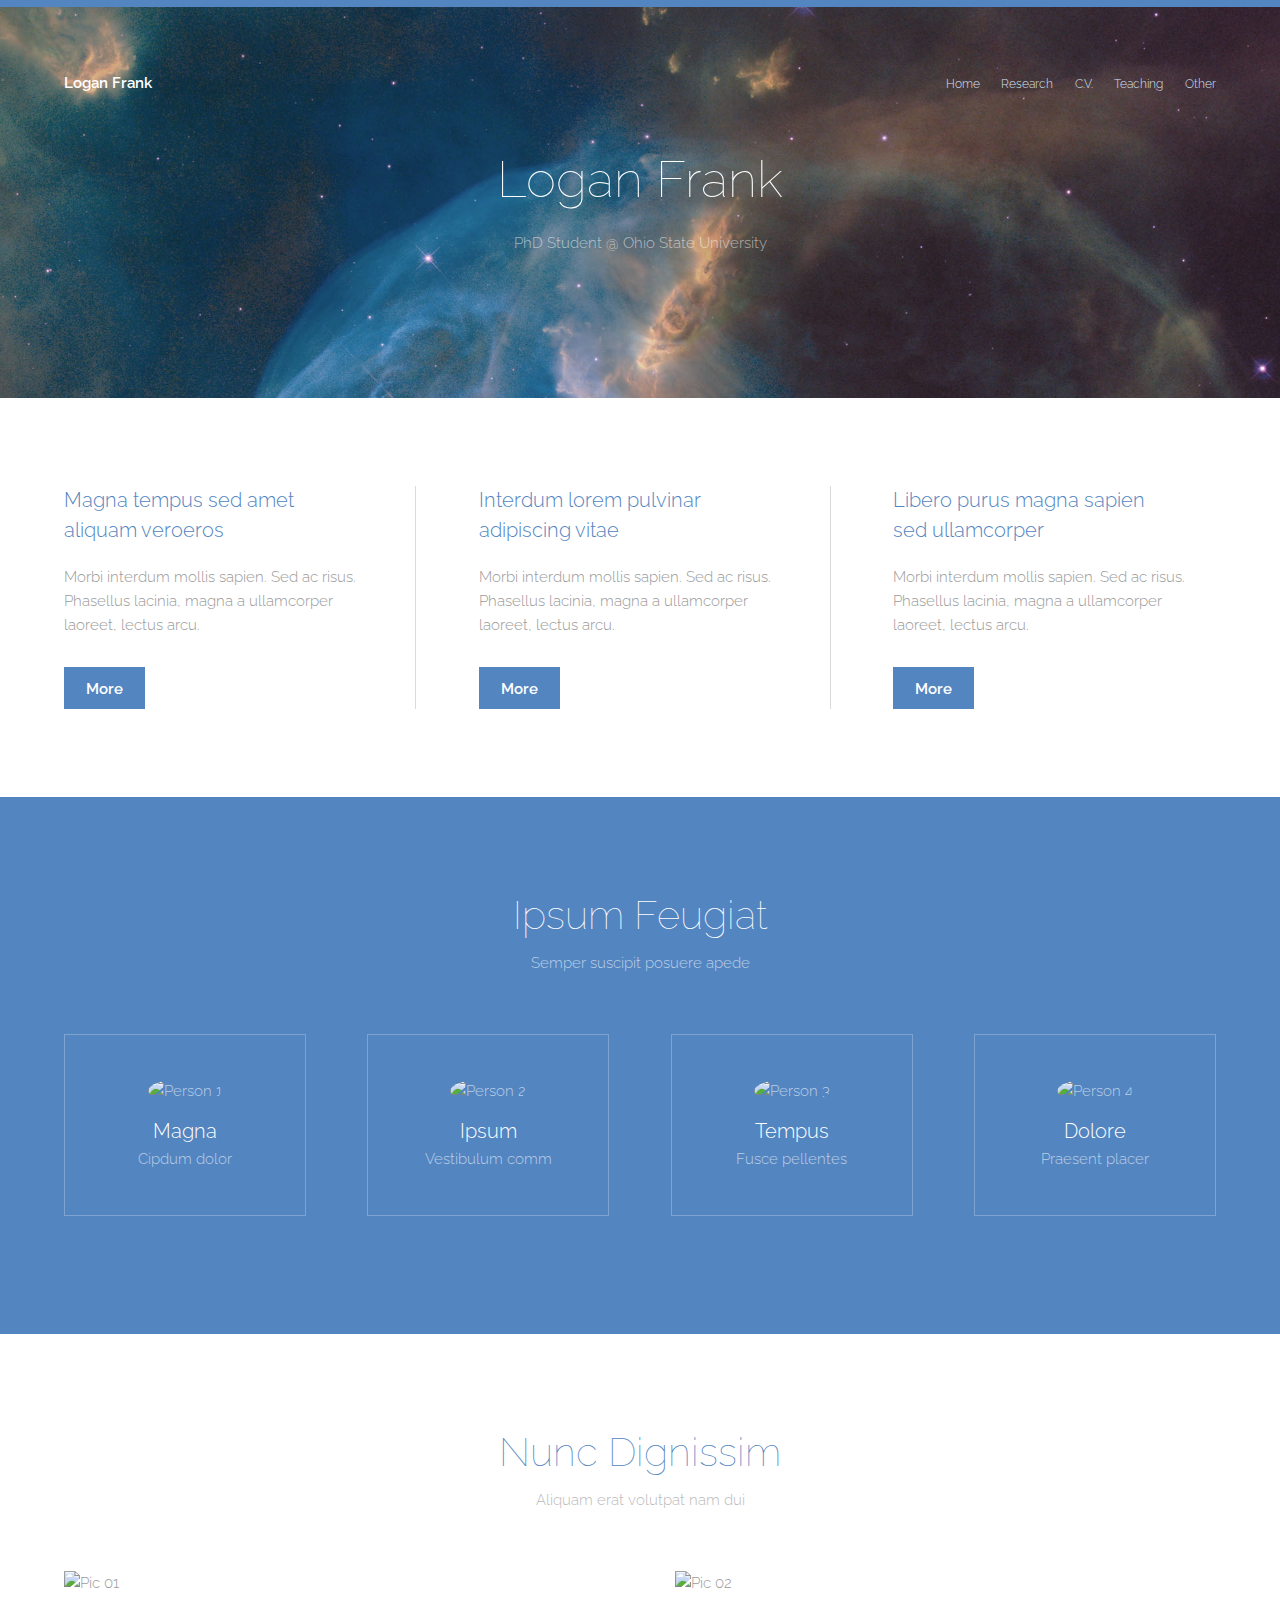
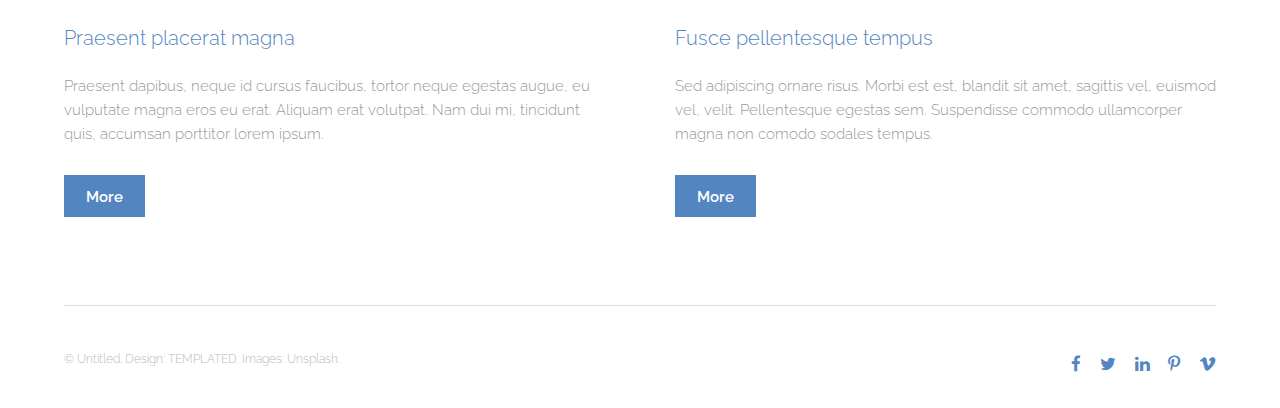
==== commit fc3682a5: "some layout changes" ====
--- a/index.html
+++ b/index.html
@@ -1,9 +1,4 @@
 <!DOCTYPE HTML>
-<!--
-	Theory by TEMPLATED
-	templated.co @templatedco
-	Released for free under the Creative Commons Attribution 3.0 license (templated.co/license)
--->
 <html>
 	<head>
 		<title>Theory by TEMPLATED</title>
@@ -16,11 +11,13 @@
 		<!-- Header -->
 			<header id="header">
 				<div class="inner">
-					<a href="index.html" class="logo">Theory</a>
+					<a href="index.html" class="logo">Logan Frank</a>
 					<nav id="nav">
 						<a href="index.html">Home</a>
-						<a href="generic.html">Generic</a>
-						<a href="elements.html">Elements</a>
+						<a href="research/research.html">Research</a>
+						<a href="cv/cv.html">C.V.</a>
+						<a href="teaching/teaching.html">Teaching</a>
+						<a href="other/other.html">Other</a>
 					</nav>
 					<a href="#navPanel" class="navPanelToggle"><span class="fa fa-bars"></span></a>
 				</div>
@@ -28,8 +25,8 @@
 
 		<!-- Banner -->
 			<section id="banner">
-				<h1>Welcome to Theory</h1>
-				<p>A free responsive HTML5 website template by TEMPLATED.</p>
+				<h1>Logan Frank</h1>
+				<p>PhD Student @ Ohio State University</p>
 			</section>
 
 		<!-- One -->
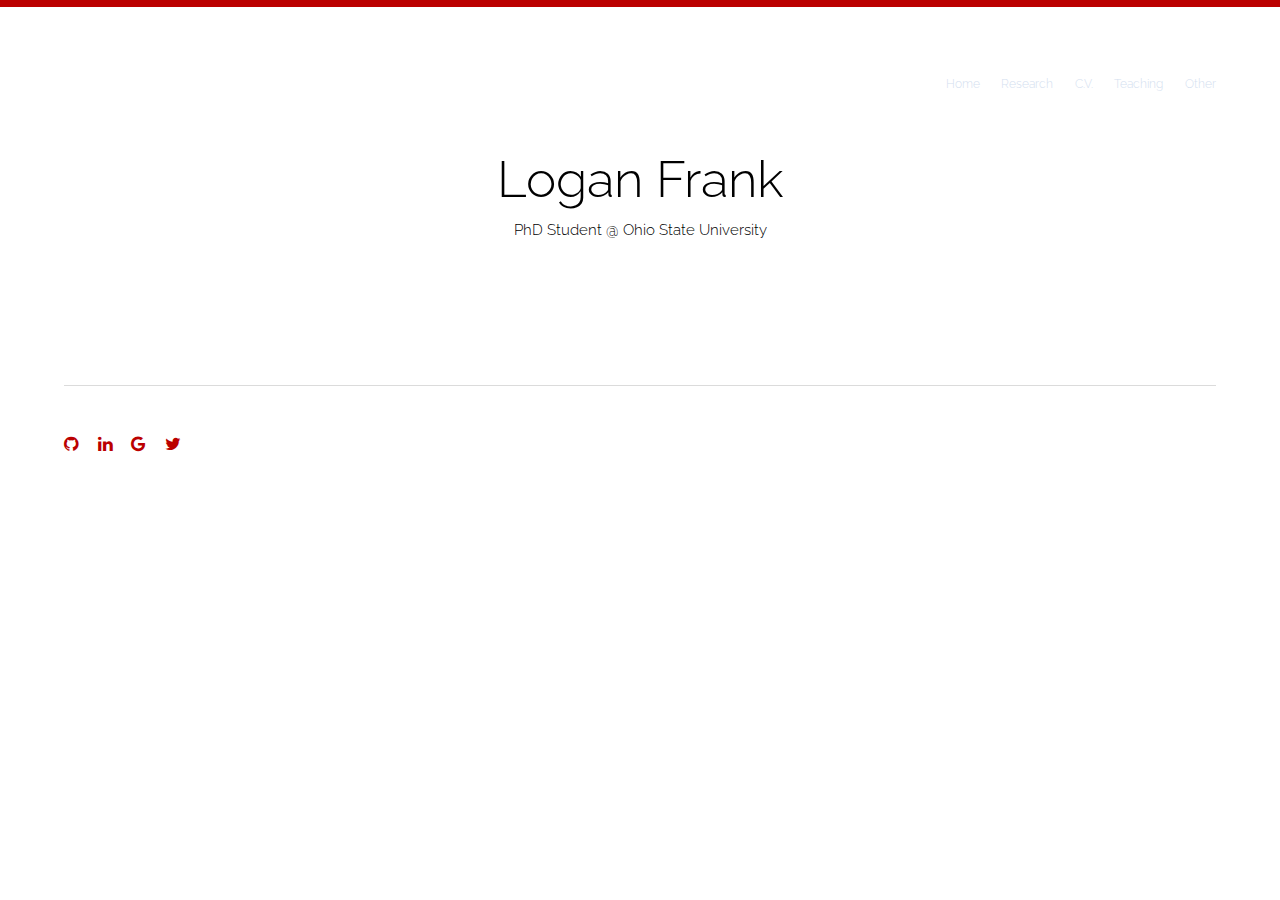
==== commit a01d888f: "ready to start filling stuff in" ====
--- a/index.html
+++ b/index.html
@@ -1,7 +1,7 @@
 <!DOCTYPE HTML>
 <html>
 	<head>
-		<title>Theory by TEMPLATED</title>
+		<title>Logan Frank</title>
 		<meta charset="utf-8" />
 		<meta name="viewport" content="width=device-width, initial-scale=1" />
 		<link rel="stylesheet" href="assets/css/main.css" />
@@ -29,130 +29,15 @@
 				<p>PhD Student @ Ohio State University</p>
 			</section>
 
-		<!-- One -->
-			<section id="one" class="wrapper">
-				<div class="inner">
-					<div class="flex flex-3">
-						<article>
-							<header>
-								<h3>Magna tempus sed amet<br /> aliquam veroeros</h3>
-							</header>
-							<p>Morbi interdum mollis sapien. Sed ac risus. Phasellus lacinia, magna a ullamcorper laoreet, lectus arcu.</p>
-							<footer>
-								<a href="#" class="button special">More</a>
-							</footer>
-						</article>
-						<article>
-							<header>
-								<h3>Interdum lorem pulvinar<br /> adipiscing vitae</h3>
-							</header>
-							<p>Morbi interdum mollis sapien. Sed ac risus. Phasellus lacinia, magna a ullamcorper laoreet, lectus arcu.</p>
-							<footer>
-								<a href="#" class="button special">More</a>
-							</footer>
-						</article>
-						<article>
-							<header>
-								<h3>Libero purus magna sapien<br /> sed ullamcorper</h3>
-							</header>
-							<p>Morbi interdum mollis sapien. Sed ac risus. Phasellus lacinia, magna a ullamcorper laoreet, lectus arcu.</p>
-							<footer>
-								<a href="#" class="button special">More</a>
-							</footer>
-						</article>
-					</div>
-				</div>
-			</section>
-
-		<!-- Two -->
-			<section id="two" class="wrapper style1 special">
-				<div class="inner">
-					<header>
-						<h2>Ipsum Feugiat</h2>
-						<p>Semper suscipit posuere apede</p>
-					</header>
-					<div class="flex flex-4">
-						<div class="box person">
-							<div class="image round">
-								<img src="images/pic03.jpg" alt="Person 1" />
-							</div>
-							<h3>Magna</h3>
-							<p>Cipdum dolor</p>
-						</div>
-						<div class="box person">
-							<div class="image round">
-								<img src="images/pic04.jpg" alt="Person 2" />
-							</div>
-							<h3>Ipsum</h3>
-							<p>Vestibulum comm</p>
-						</div>
-						<div class="box person">
-							<div class="image round">
-								<img src="images/pic05.jpg" alt="Person 3" />
-							</div>
-							<h3>Tempus</h3>
-							<p>Fusce pellentes</p>
-						</div>
-						<div class="box person">
-							<div class="image round">
-								<img src="images/pic06.jpg" alt="Person 4" />
-							</div>
-							<h3>Dolore</h3>
-							<p>Praesent placer</p>
-						</div>
-					</div>
-				</div>
-			</section>
-
-		<!-- Three -->
-			<section id="three" class="wrapper special">
-				<div class="inner">
-					<header class="align-center">
-						<h2>Nunc Dignissim</h2>
-						<p>Aliquam erat volutpat nam dui </p>
-					</header>
-					<div class="flex flex-2">
-						<article>
-							<div class="image fit">
-								<img src="images/pic01.jpg" alt="Pic 01" />
-							</div>
-							<header>
-								<h3>Praesent placerat magna</h3>
-							</header>
-							<p>Praesent dapibus, neque id cursus faucibus, tortor neque egestas augue, eu vulputate magna eros eu erat. Aliquam erat volutpat. Nam dui mi, tincidunt quis, accumsan porttitor lorem ipsum.</p>
-							<footer>
-								<a href="#" class="button special">More</a>
-							</footer>
-						</article>
-						<article>
-							<div class="image fit">
-								<img src="images/pic02.jpg" alt="Pic 02" />
-							</div>
-							<header>
-								<h3>Fusce pellentesque tempus</h3>
-							</header>
-							<p>Sed adipiscing ornare risus. Morbi est est, blandit sit amet, sagittis vel, euismod vel, velit. Pellentesque egestas sem. Suspendisse commodo ullamcorper magna non comodo sodales tempus.</p>
-							<footer>
-								<a href="#" class="button special">More</a>
-							</footer>
-						</article>
-					</div>
-				</div>
-			</section>
-
 		<!-- Footer -->
 			<footer id="footer">
 				<div class="inner">
 					<div class="flex">
-						<div class="copyright">
-							&copy; Untitled. Design: <a href="https://templated.co">TEMPLATED</a>. Images: <a href="https://unsplash.com">Unsplash</a>.
-						</div>
 						<ul class="icons">
-							<li><a href="#" class="icon fa-facebook"><span class="label">Facebook</span></a></li>
-							<li><a href="#" class="icon fa-twitter"><span class="label">Twitter</span></a></li>
-							<li><a href="#" class="icon fa-linkedin"><span class="label">linkedIn</span></a></li>
-							<li><a href="#" class="icon fa-pinterest-p"><span class="label">Pinterest</span></a></li>
-							<li><a href="#" class="icon fa-vimeo"><span class="label">Vimeo</span></a></li>
+							<li><a href="https://www.github.com/loganfrank" class="icon fa-github"><span class="label">GitHub</span></a></li>
+							<li><a href="https://www.linkedin.com/in/loganfrank" class="icon fa-linkedin"><span class="label">LinkedIn</span></a></li>
+							<li><a href="https://scholar.google.com/citations?user=--1OGZUAAAAJ&hl=en" class="icon fa-google"><span class="label">Google Scholar</span></a></li>
+							<li><a href="https://twitter.com/__loganfrank" class="icon fa-twitter"><span class="label">Twitter</span></a></li>
 						</ul>
 					</div>
 				</div>
--- a/assets/css/main.css
+++ b/assets/css/main.css
@@ -1633,7 +1633,7 @@
 		}
 
 	a {
-		color: #5385c1;
+		color: #bb0000;
 		text-decoration: underline;
 	}
 
@@ -1655,7 +1655,7 @@
 	}
 
 	h1, h2, h3, h4, h5, h6 {
-		color: #5385c1;
+		color: #bb0000;
 		font-weight: 300;
 		line-height: 1.5;
 		margin: 0 0 1em 0;
@@ -1805,7 +1805,7 @@
 		}
 
 		section.wrapper.style1, article.wrapper.style1 {
-			background: #5385c1;
+			background: #bb0000;
 			color: #bacee6;
 		}
 
@@ -2028,8 +2028,8 @@
 		input[type="tel"]:focus,
 		select:focus,
 		textarea:focus {
-			border-color: #5385c1;
-			box-shadow: 0 0 0 1px #5385c1;
+			border-color: #bb0000;
+			box-shadow: 0 0 0 1px #bb0000;
 		}
 
 	.select-wrapper {
@@ -2139,8 +2139,8 @@
 
 		input[type="checkbox"]:focus + label:before,
 		input[type="radio"]:focus + label:before {
-			border-color: #5385c1;
-			box-shadow: 0 0 0 1px #5385c1;
+			border-color: #bb0000;
+			box-shadow: 0 0 0 1px #bb0000;
 		}
 
 	input[type="checkbox"] + label:before {
@@ -2660,7 +2660,7 @@
 		input[type="button"].special,
 		button.special,
 		.button.special {
-			background-color: #5385c1;
+			background-color: #bb0000;
 			color: #ffffff !important;
 		}
 
@@ -2716,7 +2716,7 @@
 	}
 
 		.subpage #header {
-			background: #5385c1;
+			background: #bb0000;
 			top: 0;
 			height: 44px;
 			line-height: 44px;
@@ -2855,7 +2855,7 @@
 		position: fixed;
 		right: 0;
 		top: 0;
-		background: #5385c1;
+		background: #bb0000;
 		color: #d4e0ef;
 		height: 100%;
 		max-width: 80%;
@@ -2934,28 +2934,30 @@
 
 	#banner {
 		padding: 12em 0 10em 0;
-		background-image: url('../../images/banner.jpg');
+		background-image: url('../../images/oval-osu.jpg');
 		background-size: cover;
 		background-position: top;
 		background-attachment: fixed;
 		background-repeat: no-repeat;
 		text-align: center;
-		border-top: 0.5em solid #5385c1;
+		border-top: 0.5em solid #bb0000;
 	}
 
 		#banner h1 {
 			font-size: 3.5em;
-			font-weight: 100;
-			color: #fff;
+			font-weight: 300;
+			color: #000;
 			line-height: 1em;
-			margin: 0 0 0.5em 0;
+			margin: 0 0 0.25em 0;
 			padding: 0;
+			opacity: 100%;
 		}
 
 		#banner p {
 			font-size: 1em;
-			color: rgba(255, 255, 255, 0.55);
+			color: #000;
 			margin-bottom: 1.75em;
+			opacity: 100%;
 		}
 
 		@media only screen and (min-device-width: 768px) and (max-device-width: 1024px) and (orientation: landscape) {
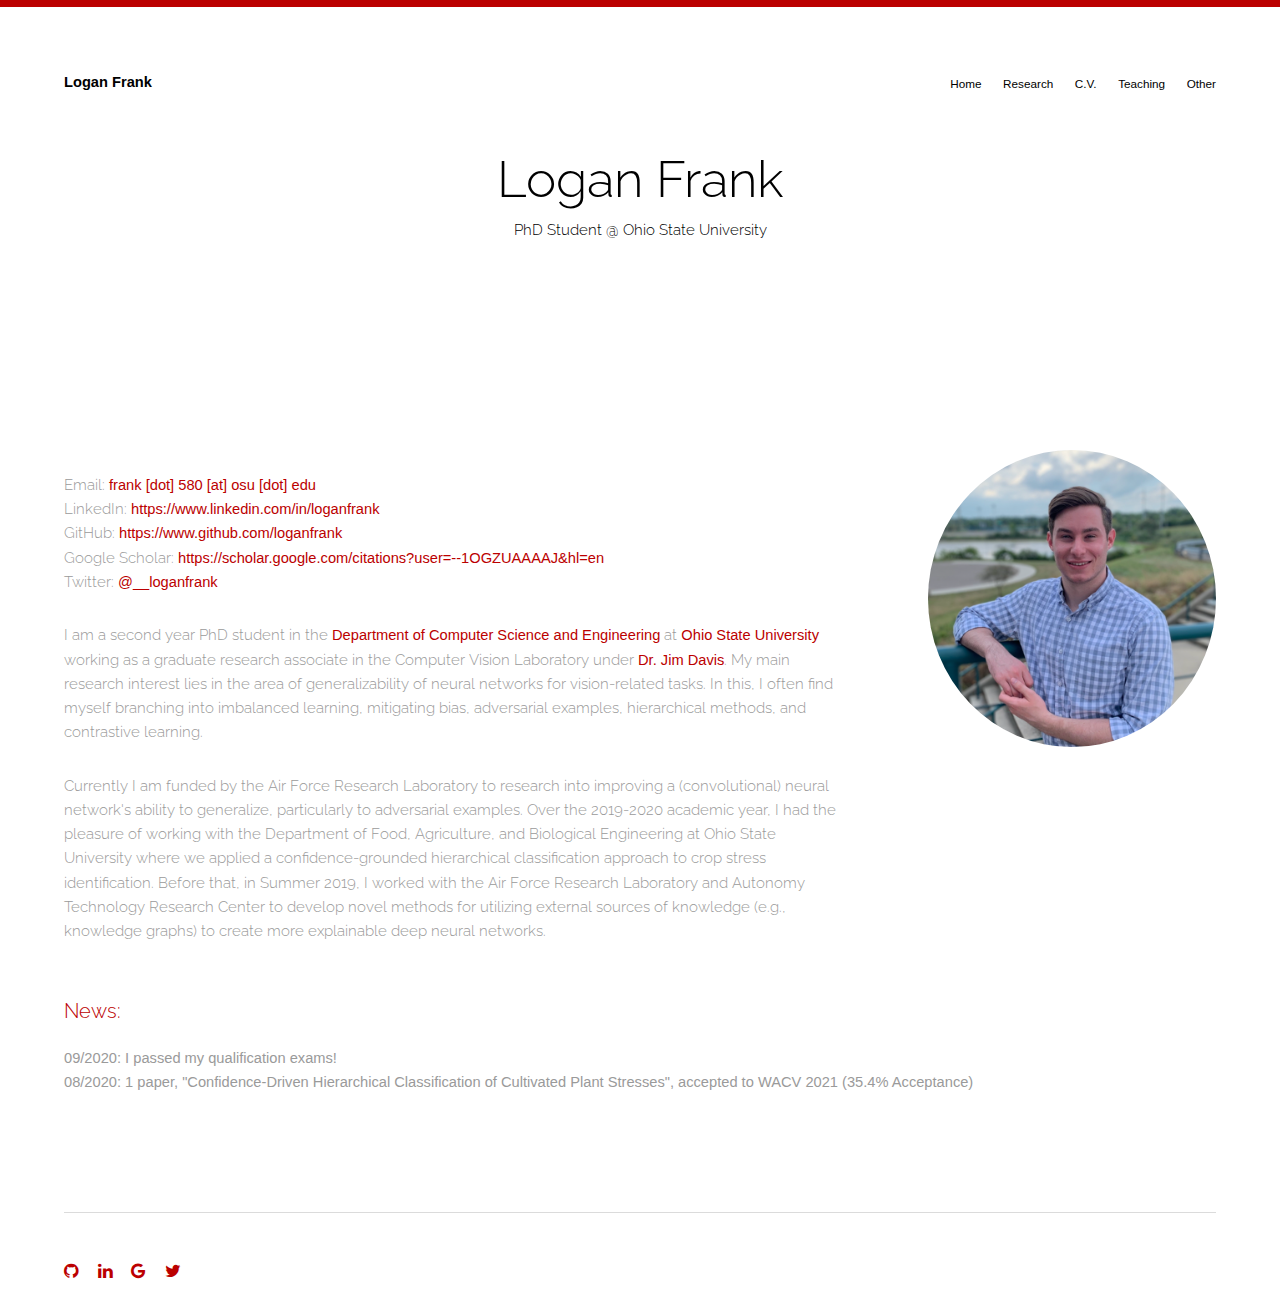
==== commit b8117161: "new-ish website" ====
--- a/index.html
+++ b/index.html
@@ -6,9 +6,7 @@
 		<meta name="viewport" content="width=device-width, initial-scale=1" />
 		<link rel="stylesheet" href="assets/css/main.css" />
 	</head>
-	<body>
-
-		<!-- Header -->
+	<body class="main-page">
 			<header id="header">
 				<div class="inner">
 					<a href="index.html" class="logo">Logan Frank</a>
@@ -23,13 +21,33 @@
 				</div>
 			</header>
 
-		<!-- Banner -->
 			<section id="banner">
 				<h1>Logan Frank</h1>
 				<p>PhD Student @ Ohio State University</p>
 			</section>
 
-		<!-- Footer -->
+			<section id="three" class="wrapper">
+				<div class="inner">
+					<img src="images/face.png" alt="Head Shot" width="25%" height="25%" style="border-radius: 50%; float: right; margin-left: 7%; margin-bottom: 15%; margin-top: -2%;" />
+					<p>
+						Email: <my-email data-user="frank [dot] 580" data-domain="osu [dot] edu"></my-email> <br>
+						LinkedIn: <a href="https://www.linkedin.com/in/loganfrank" style>https://www.linkedin.com/in/loganfrank</a> <br>
+						GitHub: <a href="https://www.github.com/loganfrank">https://www.github.com/loganfrank</a> <br>
+						Google Scholar: <a href="https://scholar.google.com/citations?user=--1OGZUAAAAJ&hl=en">https://scholar.google.com/citations?user=--1OGZUAAAAJ&hl=en</a> <br>
+						Twitter: <a href="https://www.twitter.com/__loganfrank">@__loganfrank</a>
+
+					</p>
+					<p> I am a second year PhD student in the <a href="https://cse.osu.edu/">Department of Computer Science and Engineering</a> at <a href="https://www.osu.edu/"> Ohio State University</a> working as a graduate research associate in the Computer Vision Laboratory under <a href="http://web.cse.ohio-state.edu/~davis.1719/">Dr. Jim Davis</a>. My main research interest lies in the area of generalizability of neural networks for vision-related tasks. In this, I often find myself branching into imbalanced learning, mitigating bias, adversarial examples, hierarchical methods, and contrastive learning.</p>
+					<p>Currently I am funded by the Air Force Research Laboratory to research into improving a (convolutional) neural network's ability to generalize, particularly to adversarial examples. Over the 2019-2020 academic year, I had the pleasure of working with the Department of Food, Agriculture, and Biological Engineering at Ohio State University where we applied a confidence-grounded hierarchical classification approach to crop stress identification. Before that, in Summer 2019, I worked with the Air Force Research Laboratory and Autonomy Technology Research Center to develop novel methods for utilizing external sources of knowledge (e.g., knowledge graphs) to create more explainable deep neural networks.</p>
+					<br>
+					<h3>News:</h3>
+					<p style="font-family: Arial;">
+						09/2020: I passed my qualification exams! <br>
+            			08/2020: 1 paper, "Confidence-Driven Hierarchical Classification of Cultivated Plant Stresses", accepted to WACV 2021 (35.4% Acceptance)
+					</p>
+				</div>
+			</section>
+
 			<footer id="footer">
 				<div class="inner">
 					<div class="flex">
@@ -43,7 +61,6 @@
 				</div>
 			</footer>
 
-		<!-- Scripts -->
 			<script src="assets/js/jquery.min.js"></script>
 			<script src="assets/js/skel.min.js"></script>
 			<script src="assets/js/util.js"></script>
--- a/assets/css/main.css
+++ b/assets/css/main.css
@@ -9,6 +9,17 @@
 */
 
 /* Reset */
+
+	my-email::after {
+		font-family: Arial;
+		color: #bb0000;
+		content: attr(data-domain);
+	}
+	my-email::before {
+		font-family: Arial;
+		color: #bb0000;
+		content: attr(data-user) " [at] ";
+	}
 
 	html, body, div, span, applet, object, iframe, h1, h2, h3, h4, h5, h6, p, blockquote, pre, a, abbr, acronym, address, big, cite, code, del, dfn, em, img, ins, kbd, q, s, samp, small, strike, strong, sub, sup, tt, var, b, u, i, center, dl, dt, dd, ol, ul, li, fieldset, form, label, legend, table, caption, tbody, tfoot, thead, tr, th, td, article, aside, canvas, details, embed, figure, figcaption, footer, header, hgroup, menu, nav, output, ruby, section, summary, time, mark, audio, video {
 		margin: 0;
@@ -1633,12 +1644,14 @@
 		}
 
 	a {
+		font-family: Arial;
 		color: #bb0000;
-		text-decoration: underline;
+		text-decoration:  none;
 	}
 
 		a:hover {
 			text-decoration: none;
+			color: #800000;
 		}
 
 	strong, b {
@@ -2709,6 +2722,14 @@
 
 		}
 
+		.white-box {
+			position: fixed;
+			background-color: white;
+			top: 0px;
+			width: 100%;
+			height: 0.2em;
+		}
+
 /* Header */
 
 	.subpage {
@@ -2716,10 +2737,13 @@
 	}
 
 		.subpage #header {
-			background: #bb0000;
+			background: linear-gradient(#3D3D3D, #262626);
+			border-bottom: 0.2em solid #bb0000;
+			border-top: 0.15em solid #bb0000;
+			margin-top: 0.2em;
 			top: 0;
-			height: 44px;
-			line-height: 44px;
+			height: 46px;
+			line-height: 46px;
 			position: fixed;
 		}
 
@@ -2742,7 +2766,7 @@
 		}
 
 		#header .logo {
-			color: #ffffff;
+			color: #000000;
 			display: inline-block;
 			font-weight: 600;
 			height: inherit;
@@ -2755,6 +2779,20 @@
 			font-size: 1em;
 		}
 
+		.subpage #header .logo {
+			color: whitesmoke;
+			display: inline-block;
+			font-weight: 600;
+			height: inherit;
+			left: 0;
+			line-height: inherit;
+			margin: 0;
+			padding: 0;
+			position: absolute;
+			top: 0;
+			font-size: 1em;
+		}
+
 		#header a {
 			-moz-transition: color 0.2s ease-in-out;
 			-webkit-transition: color 0.2s ease-in-out;
@@ -2762,13 +2800,25 @@
 			transition: color 0.2s ease-in-out;
 			display: inline-block;
 			padding: 0 0.75em;
-			color: inherit;
+			color: #000000;
 			text-decoration: none;
 			font-size: .8em;
 		}
 
+		.subpage #header a {
+			-moz-transition: color 0.2s ease-in-out;
+			-webkit-transition: color 0.2s ease-in-out;
+			-ms-transition: color 0.2s ease-in-out;
+			transition: color 0.2s ease-in-out;
+			display: inline-block;
+			padding: 0 0.75em;
+			color: whitesmoke;
+			text-decoration: none;
+			font-size: .8em;
+		}
+
 			#header a:hover {
-				color: #ffffff;
+				color: #A9A9A9;
 			}
 
 			#header a:last-child {
@@ -3029,7 +3079,7 @@
 
 			#footer .copyright a:hover {
 				color: #bbb;
-				text-decoration: underline;
+				text-decoration: none;
 			}
 
 	#footer ul.icons li .icon {
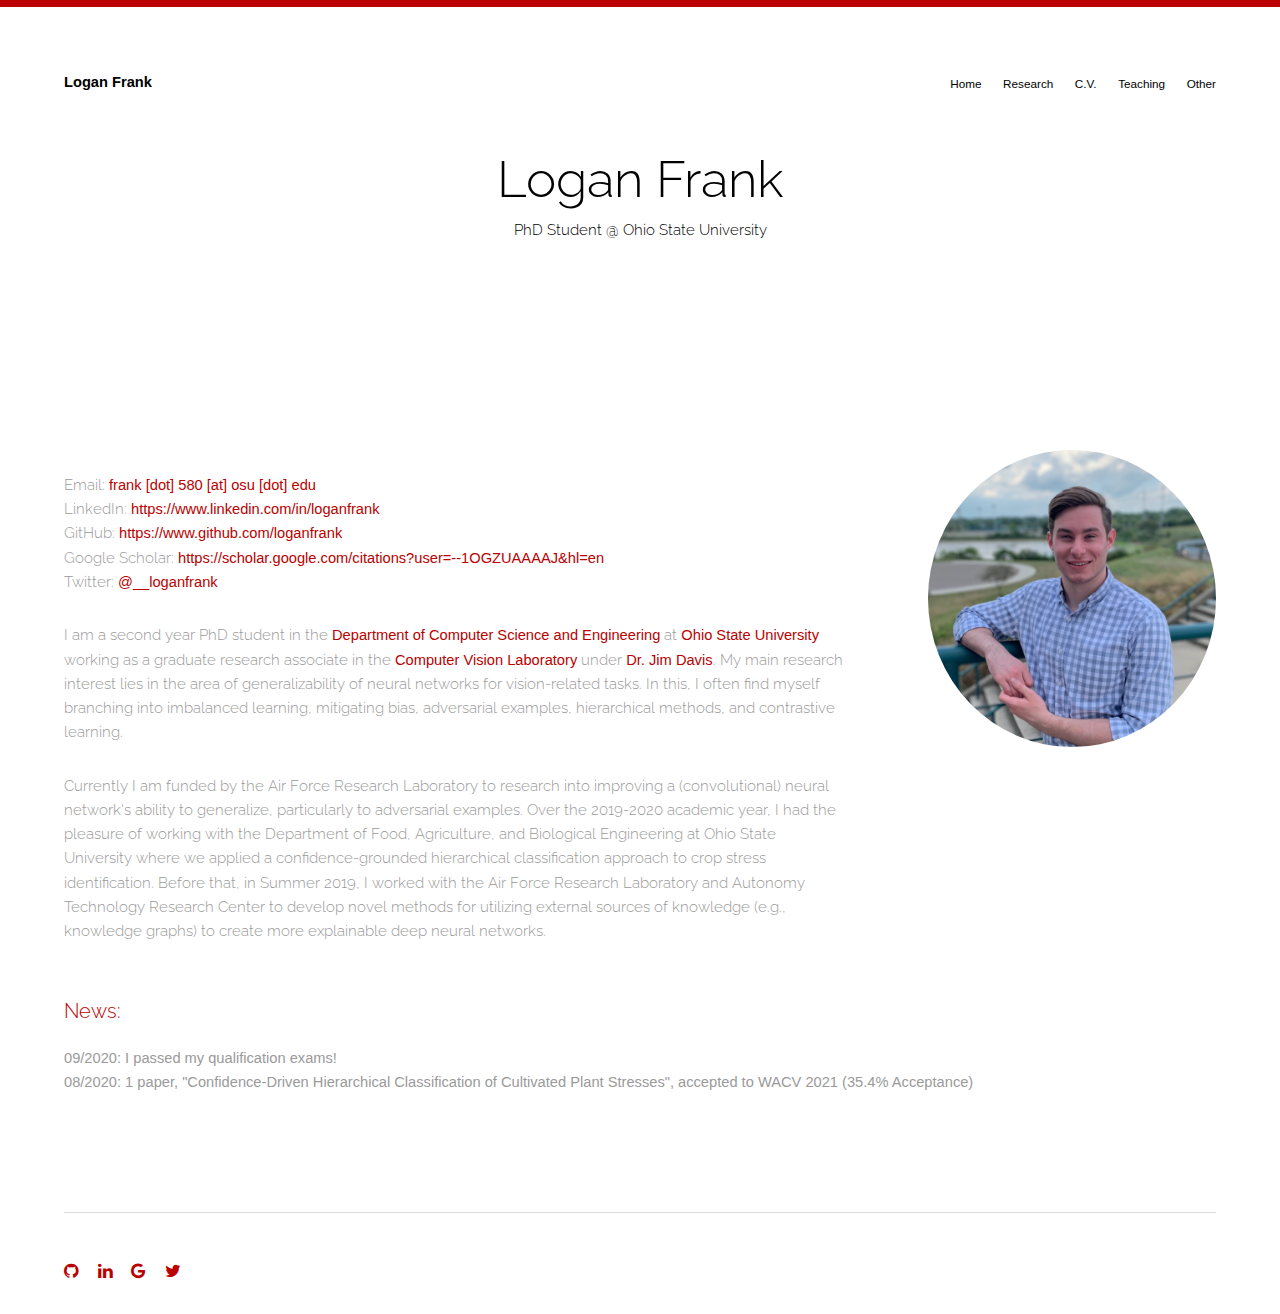
==== commit a13aa549: "added CVL link" ====
--- a/index.html
+++ b/index.html
@@ -4,6 +4,7 @@
 		<title>Logan Frank</title>
 		<meta charset="utf-8" />
 		<meta name="viewport" content="width=device-width, initial-scale=1" />
+		<link rel="icon" href="images/osu.png" />
 		<link rel="stylesheet" href="assets/css/main.css" />
 	</head>
 	<body class="main-page">
@@ -37,7 +38,7 @@
 						Twitter: <a href="https://www.twitter.com/__loganfrank">@__loganfrank</a>
 
 					</p>
-					<p> I am a second year PhD student in the <a href="https://cse.osu.edu/">Department of Computer Science and Engineering</a> at <a href="https://www.osu.edu/"> Ohio State University</a> working as a graduate research associate in the Computer Vision Laboratory under <a href="http://web.cse.ohio-state.edu/~davis.1719/">Dr. Jim Davis</a>. My main research interest lies in the area of generalizability of neural networks for vision-related tasks. In this, I often find myself branching into imbalanced learning, mitigating bias, adversarial examples, hierarchical methods, and contrastive learning.</p>
+					<p> I am a second year PhD student in the <a href="https://cse.osu.edu/">Department of Computer Science and Engineering</a> at <a href="https://www.osu.edu/"> Ohio State University</a> working as a graduate research associate in the <a href="https://github.com/osu-cvl">Computer Vision Laboratory</a> under <a href="http://web.cse.ohio-state.edu/~davis.1719/">Dr. Jim Davis</a>. My main research interest lies in the area of generalizability of neural networks for vision-related tasks. In this, I often find myself branching into imbalanced learning, mitigating bias, adversarial examples, hierarchical methods, and contrastive learning.</p>
 					<p>Currently I am funded by the Air Force Research Laboratory to research into improving a (convolutional) neural network's ability to generalize, particularly to adversarial examples. Over the 2019-2020 academic year, I had the pleasure of working with the Department of Food, Agriculture, and Biological Engineering at Ohio State University where we applied a confidence-grounded hierarchical classification approach to crop stress identification. Before that, in Summer 2019, I worked with the Air Force Research Laboratory and Autonomy Technology Research Center to develop novel methods for utilizing external sources of knowledge (e.g., knowledge graphs) to create more explainable deep neural networks.</p>
 					<br>
 					<h3>News:</h3>
